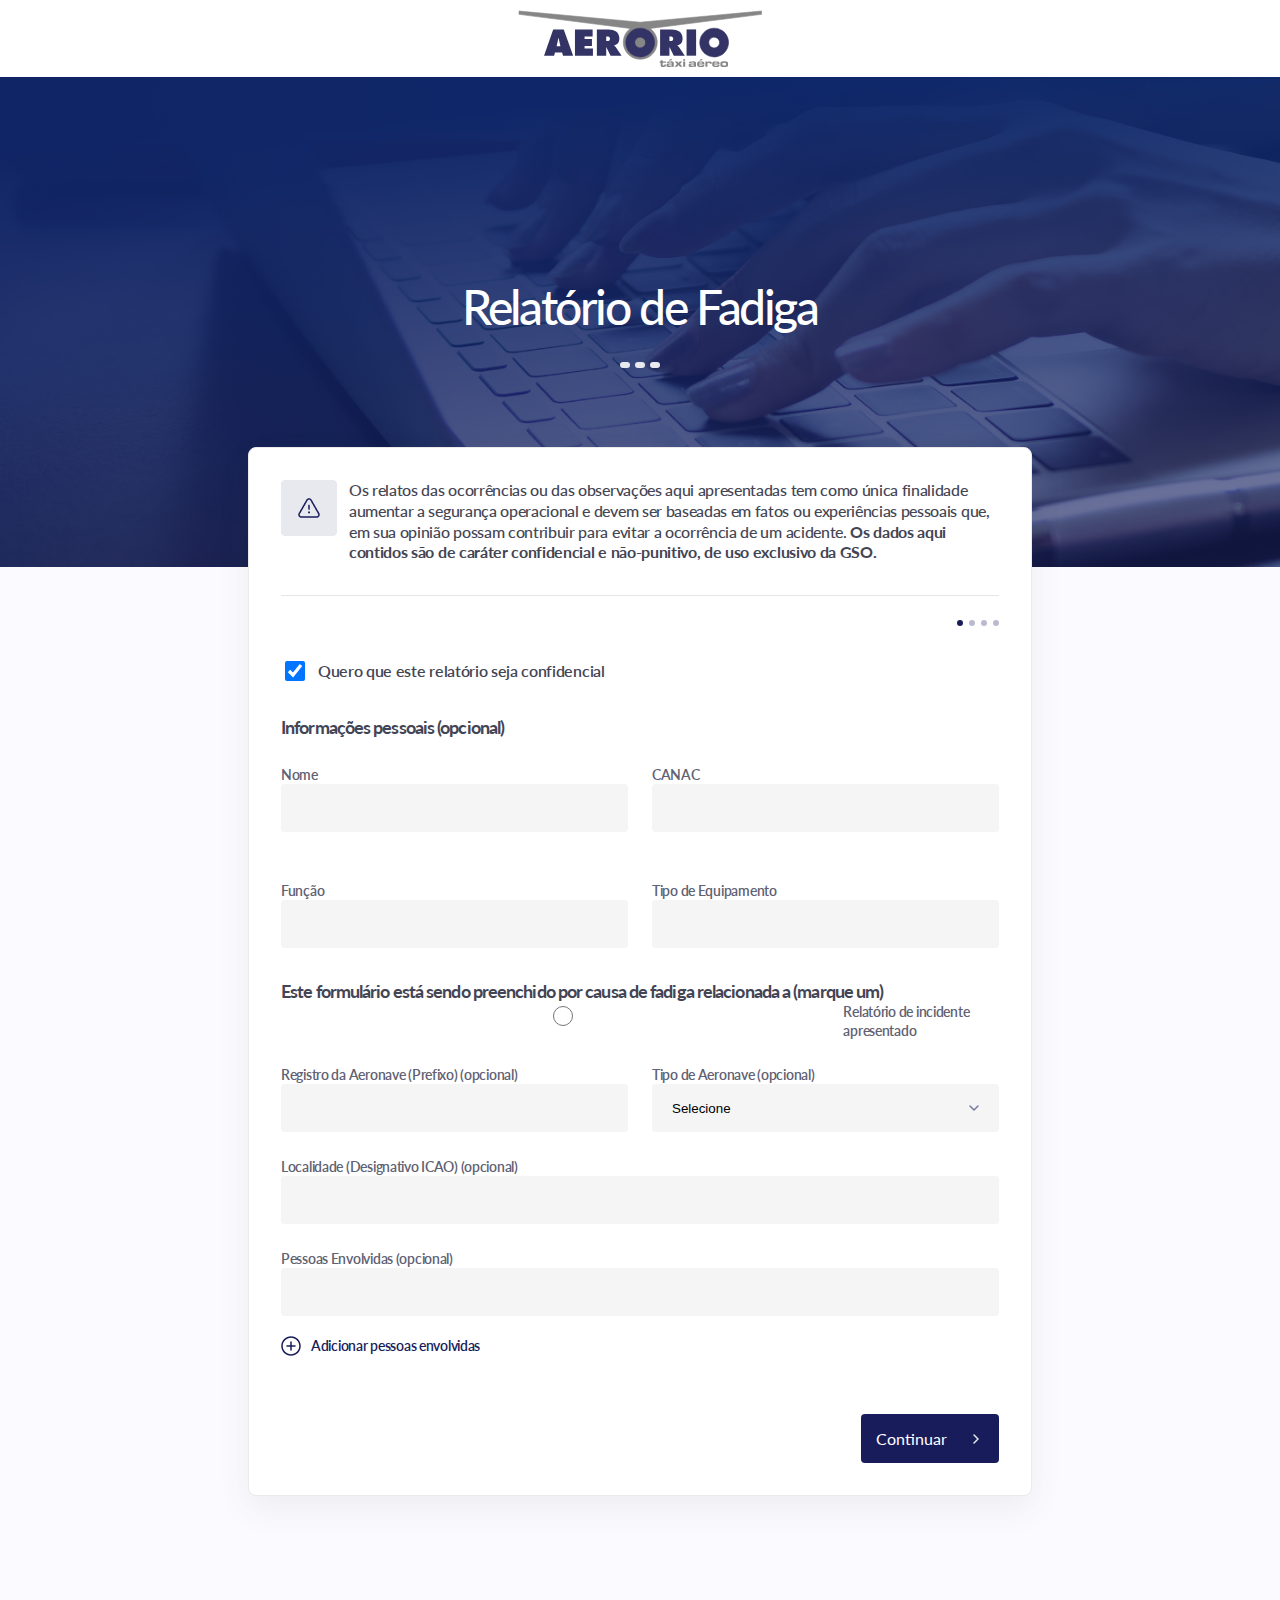
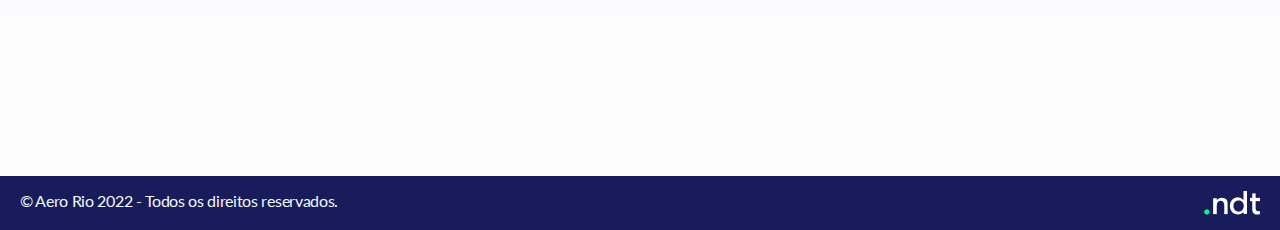
==== fadiga01.html @ 9946b9f5 "adicionando a primeira página de fadiga" ====
<!DOCTYPE html>
<html lang="pt-br">
<head>
    <meta charset="UTF-8">
    <meta http-equiv="X-UA-Compatible" content="IE=edge">
    <meta name="viewport" content="width=device-width, initial-scale=1.0">
    <link href="https://fonts.googleapis.com/css2?family=Lato:wght@400;700&display=swap" rel="stylesheet">
    <link rel="stylesheet" href="assets/css/style.compilado.css">


    <title>Aero Rio - Prevenção 1</title>
</head>
<body>
    <main id="page__fadiga01">

        <!--MENU HEADER-->
        <nav id="header" class="intro-bg ">
            <div class="header container">
                <a href="/index.html"><img src="/assets/img/img-principal/aerorio-logo.svg" alt="logo da aero rio"></a>
            </div>
        </nav>
        <section id="introducao" class="introducao-bg">
            <h1>Relatório de Fadiga</h1>
            <div class="swipper-introducao">
                <span></span>
                <span></span>
                <span></span>
            </div>
        </section>

        <section id="formulario-prevencao1" class="form-bg">
            <div class="formulario-prevencao1 container-formulario">
                <div class="informacao-formulario">
                    <div class="img-atencao">
                        <img src="/assets/img/img-principal/Warning.png" alt="">
                    </div>
                    <div class="informacoes">
                        <p>
                            Os relatos das ocorrências ou das observações aqui apresentadas tem como única 
                            finalidade aumentar a segurança operacional e devem ser baseadas em fatos ou experiências 
                            pessoais que, em sua opinião possam contribuir para evitar a ocorrência de um acidente. 
                           <span>Os dados aqui contidos são de caráter confidencial e não-punitivo, de uso exclusivo da GSO.</span> 
                        </p>
                    </div>
                </div>

                <div class="formulario">
                    <div class="detalhe-form">
                        <span id="ativo"></span>
                        <span></span>
                        <span></span>
                        <span></span>
                    </div>
    
                    <form action="#">
                        <div class="checkbox">
                            <input type="checkbox" id="checkbox" name="checkbox" checked>
                            <label for="checkbox">Quero que este relatório seja confidencial</label>
                        </div>

                        <h2>Informações pessoais (opcional)</h2>

                        <div class="grid-2">
                            <div class="form-padrao">
                                <label for="">Nome</label>
                                <input type="text" name="" id="">
                            </div>
                            <div class="form-padrao">
                                <label for="">CANAC</label>
                                <input type="text" name="" id="">
                            </div>
    
                            <div class="form-padrao">
                                <label for="">Função</label>
                                <input type="text" name="" id="">
                            </div>
                            <div class="form-padrao">
                                <label for="">Tipo de Equipamento</label>
                                <input type="text" name="" id="">
                            </div>
    
                            
                        </div>
                        

                        <h2>Este formulário está sendo preenchido por causa de fadiga relacionada a (marque um)</h2>

                        <div class="">
                            <div class="form-padrao-radio">
                                <input type="radio" name="incidente" id="incidente">
                                <label for="incidente">Relatório de incidente apresentado</label>
                            </div>
    
                            <!-- <div class="form-padrao-radio">
                                <input type="radio" name="evento" id="evento">
                                <label for="evento">Um evento de segurança não reportado</label>
                            </div> -->
                        </div>

                        <div class=" grid-2">
                            <div class="form-padrao">
                                <label for="">Registro da Aeronave (Prefixo) (opcional) </label>
                                <input type="text" name="" id="">
                            </div>
    
                            <div class="form-padrao">
                                <label for="">Tipo de Aeronave (opcional) </label>
                                <select name="select">
                                    <option value="valor1" selected>Selecione</option>
                                    <option value="valor2">Valor 1</option>
                                    <option value="valor3">Valor 2</option>
                                  </select>
                            </div>
                        </div>

                        <div class="form-padrao">
                            <label for="">Localidade (Designativo ICAO) (opcional)</label>
                            <input type="text" name="" id="">
                        </div>

                        <div class="form-padrao">
                            <label for="">Pessoas Envolvidas (opcional)</label>
                            <input type="text" name="" id="">
                        </div>

                        <div class="adicional">
                            <a href=""><img src="/assets/img/img-principal/simbolo-plus.svg" alt=""></a>
                            <a>Adicionar pessoas envolvidas</a>
                        </div>
                        
                        <div class="continuar">
                            <a href="">Continuar</a>
                        </div>
                       
                    </form>

                </div>
                
            </div>
        </section>

        <section id="footer" class="footer-bg">
            <div class="footer container">
                <p>&copy; Aero Rio 2022 - Todos os direitos reservados.</p>
                <div class="menus">
                    <a href=""><img src="/assets/img/img-principal/ndt-logo.png" alt=""></a>
                </div>
            </div>
        </section>
    </main>

    <script type="module" src="./assets/js/main.js"></script>

</body>
</html>
---- assets/css/style.compilado.css ----
body{--cor-branco: #ffffff;--cor-primary: #FF8D00;--cor-c1: #F8F9FA;--cor-c2: #F1F3F5;--cor-c3: #E9ECEF;--cor-c4: rgba(222, 226, 230, 1);--cor-c6: #ADB5BD;--cor-c7: #868E96;--cor-c8: #495057;--cor-c9: #343A40;--cor-c10: #212529;--cor-c11: #070C17}body,p,h1,h2,ul,li{margin:0px;padding:0px;font-family:"Lato",sans-serif}li{list-style:none}ol{padding:0}a{text-decoration:none}*::after,*::before{box-sizing:border-box}*{box-sizing:border-box;text-rendering:optimizelegibility;-webkit-font-smoothing:antialiased}button{background:initial;border:initial;-webkit-appearance:none;font-family:"Lato",sans-serif}button:active{border-style:initial}button:focus{outline:initial}button[type=button],button[type=submit],button[type=reset]{-webkit-appearance:none}button[type=submit]{-webkit-appearance:none;-moz-appearance:none;appearance:none}img{display:block;max-width:100%;-o-object-fit:contain;object-fit:contain}fieldset{-webkit-margin-start:0px;margin-inline-start:0px;-webkit-margin-end:0px;margin-inline-end:0px;min-inline-size:-webkit-min-content;min-inline-size:-moz-min-content;min-inline-size:min-content;border-width:2px;border-style:none;border-color:rgba(0,0,0,0);-o-border-image:initial;border-image:initial}figure{display:block;-webkit-margin-before:0;margin-block-start:0;-webkit-margin-after:0;margin-block-end:0;-webkit-margin-start:0;margin-inline-start:0;-webkit-margin-end:0;margin-inline-end:0}input[type=submit]{-webkit-appearance:none;-moz-appearance:none;appearance:none}[type=button]{-webkit-appearance:none}select{-webkit-appearance:none}body,html{scroll-behavior:smooth;overflow-x:hidden;background-color:#fcfcfc}.container-formulario{max-width:784px;margin-left:auto;margin-right:auto;box-sizing:border-box}.container{max-width:1600px;margin-left:auto;margin-right:auto;box-sizing:border-box;padding-left:20px;padding-right:20px}.body__prevencao1 .intro-bg{background-color:var(--cor-branco)}.body__prevencao1 .form-bg{background:#fbfbff}.body__prevencao1 .footer-bg{background:#191c5a}.body__prevencao1 #header .header{display:flex;align-items:center;gap:240px;position:relative;justify-content:center;padding:10px}.body__prevencao1 #introducao{background:url(/assets/img/img-principal/aero-bg.png) no-repeat;background-size:cover;height:490px;display:flex;justify-content:center;align-items:center;flex-direction:column}.body__prevencao1 #introducao h1{font-weight:500;font-size:48px;line-height:130%;color:var(--cor-branco);text-align:center;letter-spacing:-0.05em}.body__prevencao1 #introducao .swipper-introducao{display:flex;margin-top:24px;gap:5px}.body__prevencao1 #introducao .swipper-introducao span{display:block;width:10px;height:6px;background:#e8e8ef;border-radius:4px}.body__prevencao1 #formulario-prevencao1 .formulario-prevencao1{background:#fff;border:1px solid #eaeaea;box-shadow:0px 12px 32px rgba(77,78,81,.08);border-radius:8px;margin-bottom:160px;position:relative;top:-120px}@media screen and (max-width: 768px){.body__prevencao1 #formulario-prevencao1 .formulario-prevencao1{margin-bottom:0px;top:0}}.body__prevencao1 #formulario-prevencao1 .formulario-prevencao1 .informacao-formulario{display:flex;gap:12px;margin-top:32px;margin-left:32px;margin-right:32px;margin-bottom:24px;border-bottom:1px solid #e6e6e7}.body__prevencao1 #formulario-prevencao1 .formulario-prevencao1 .informacao-formulario .img-atencao img{min-width:56px}@media screen and (max-width: 768px){.body__prevencao1 #formulario-prevencao1 .formulario-prevencao1 .informacao-formulario{display:block;margin-left:0px;margin-right:0px}}.body__prevencao1 #formulario-prevencao1 .formulario-prevencao1 .informacao-formulario .informacoes{margin-bottom:32px}.body__prevencao1 #formulario-prevencao1 .formulario-prevencao1 .informacao-formulario .informacoes p{font-weight:500;font-size:16px;line-height:130%;letter-spacing:-0.02em;color:#444554}.body__prevencao1 #formulario-prevencao1 .formulario-prevencao1 .informacao-formulario .informacoes p span{font-weight:bold}.body__prevencao1 #formulario-prevencao1 .formulario-prevencao1 .formulario{margin-left:32px;margin-right:32px}@media screen and (max-width: 768px){.body__prevencao1 #formulario-prevencao1 .formulario-prevencao1 .formulario{margin-left:0px;margin-right:0px}}.body__prevencao1 #formulario-prevencao1 .formulario-prevencao1 .formulario .detalhe-form{display:flex;gap:6px;justify-content:flex-end;margin-bottom:32px}.body__prevencao1 #formulario-prevencao1 .formulario-prevencao1 .formulario .detalhe-form span{display:block;width:6px;height:6px;border-radius:50%;background:#babbce}.body__prevencao1 #formulario-prevencao1 .formulario-prevencao1 .formulario .detalhe-form #ativo{background:#191c5a}.body__prevencao1 #formulario-prevencao1 .formulario-prevencao1 .formulario form h2{margin-top:32px;font-weight:700;font-size:18px;line-height:130%;letter-spacing:-0.05em;color:#444554}.body__prevencao1 #formulario-prevencao1 .formulario-prevencao1 .formulario form .form-padrao{margin-top:24px}.body__prevencao1 #formulario-prevencao1 .formulario-prevencao1 .formulario form .checkbox{display:flex;align-items:center;gap:10px}.body__prevencao1 #formulario-prevencao1 .formulario-prevencao1 .formulario form .checkbox input[type=checkbox]{border:1px solid rgba(25,28,90,.4);border-radius:4px;width:20px;height:20px;cursor:pointer}.body__prevencao1 #formulario-prevencao1 .formulario-prevencao1 .formulario form .checkbox label{font-weight:600;font-size:16px;line-height:130%;letter-spacing:-0.02em;color:#444554}.body__prevencao1 #formulario-prevencao1 .formulario-prevencao1 .formulario form input{background:#f5f5f6;border-radius:4px;border:none;width:100%;display:block;height:48px}.body__prevencao1 #formulario-prevencao1 .formulario-prevencao1 .formulario form select{background:#f5f5f6;border-radius:4px;border:none;width:100%;display:block;height:48px;padding-left:20px;background-image:url("/assets/img/img-principal/arrow-select.svg");background-repeat:no-repeat;background-position:right 20px center}.body__prevencao1 #formulario-prevencao1 .formulario-prevencao1 .formulario form label{font-weight:600;font-size:14px;line-height:130%;letter-spacing:-0.02em;color:#606172}.body__prevencao1 #formulario-prevencao1 .formulario-prevencao1 .formulario form .grid-2{display:grid;grid-template-columns:1fr 1fr;gap:24px}@media screen and (max-width: 768px){.body__prevencao1 #formulario-prevencao1 .formulario-prevencao1 .formulario form .grid-2{grid-template-columns:1fr}}.body__prevencao1 #formulario-prevencao1 .formulario-prevencao1 .formulario form .adicional{display:flex;align-items:center;gap:10px;margin-top:20px;margin-bottom:58px}.body__prevencao1 #formulario-prevencao1 .formulario-prevencao1 .formulario form .adicional a{font-weight:600;font-size:14px;line-height:130%;letter-spacing:-0.02em;color:#191c5a;cursor:pointer}.body__prevencao1 #formulario-prevencao1 .formulario-prevencao1 .formulario form .continuar{display:flex;justify-content:flex-end;margin-bottom:32px}.body__prevencao1 #formulario-prevencao1 .formulario-prevencao1 .formulario form .continuar a{background:#191c5a;border-radius:4px;color:#fff;text-decoration:none;padding:15px 52px 15px 15px;background-image:url("/assets/img/img-principal/arrow-button.svg");background-repeat:no-repeat;background-position:right 20px center}@media screen and (max-width: 768px){.body__prevencao1 #formulario-prevencao1 .formulario-prevencao1 .formulario form .continuar a{display:none}}.body__prevencao1 #footer .footer{display:flex;color:var(--cor-branco);justify-content:space-between;padding-top:15px;padding-bottom:15px}.body__prevencao1 #footer .footer p{font-size:16px;line-height:120%;letter-spacing:-0.02em;color:#f2f8fa}.body__prevencao0 .intro-bg{background-color:var(--cor-branco)}.body__prevencao0 .form-bg{background:#fbfbff}.body__prevencao0 .footer-bg{background:#191c5a}.body__prevencao0 #header .header{display:flex;align-items:center;gap:240px;position:relative;justify-content:center;padding:10px}.body__prevencao0 #introducao{background:url(/assets/img/img-principal/aero-bg.png) no-repeat;background-size:cover;height:490px;display:flex;justify-content:center;align-items:center;flex-direction:column}.body__prevencao0 #introducao h1{font-weight:500;font-size:48px;line-height:130%;color:var(--cor-branco);text-align:center;letter-spacing:-0.05em}.body__prevencao0 #introducao .swipper-introducao{display:flex;margin-top:24px;gap:5px}.body__prevencao0 #introducao .swipper-introducao span{display:block;width:10px;height:6px;background:#e8e8ef;border-radius:4px}.body__prevencao0 #formulario-prevencao0 .formulario-prevencao0{background:#fff;border:1px solid #eaeaea;box-shadow:0px 12px 32px rgba(77,78,81,.08);border-radius:8px;margin-bottom:160px;position:relative;top:-120px}@media screen and (max-width: 768px){.body__prevencao0 #formulario-prevencao0 .formulario-prevencao0{margin-top:10px;margin-bottom:10px;top:0;max-width:340px}}.body__prevencao0 #formulario-prevencao0 .formulario-prevencao0 .informacao-formulario{display:flex;gap:12px;margin-top:32px;margin-left:32px;margin-right:32px;margin-bottom:24px;border-bottom:1px solid #e6e6e7}@media screen and (max-width: 768px){.body__prevencao0 #formulario-prevencao0 .formulario-prevencao0 .informacao-formulario{display:block;margin-left:0px;margin-right:0px}}.body__prevencao0 #formulario-prevencao0 .formulario-prevencao0 .informacao-formulario .informacoes{margin-bottom:32px}.body__prevencao0 #formulario-prevencao0 .formulario-prevencao0 .informacao-formulario .informacoes p{font-weight:500;font-size:16px;line-height:130%;letter-spacing:-0.02em;color:#444554}.body__prevencao0 #formulario-prevencao0 .formulario-prevencao0 .informacao-formulario .informacoes p span{font-weight:bold}.body__prevencao0 #formulario-prevencao0 .formulario-prevencao0 .formulario{margin-left:32px;margin-right:32px}@media screen and (max-width: 768px){.body__prevencao0 #formulario-prevencao0 .formulario-prevencao0 .formulario{margin-left:10px;margin-right:10px}}.body__prevencao0 #formulario-prevencao0 .formulario-prevencao0 .formulario .detalhe-form{display:flex;justify-content:flex-end;margin-bottom:32px;justify-content:space-between;margin-top:32px}.body__prevencao0 #formulario-prevencao0 .formulario-prevencao0 .formulario .detalhe-form .back{display:flex;gap:10px;align-items:center}.body__prevencao0 #formulario-prevencao0 .formulario-prevencao0 .formulario .detalhe-form .back a{font-weight:600;font-size:14px;line-height:130%;letter-spacing:-0.02em;color:#191c5a}.body__prevencao0 #formulario-prevencao0 .formulario-prevencao0 .formulario .detalhe-form .detalhe-inicio-form{display:flex;gap:6px}.body__prevencao0 #formulario-prevencao0 .formulario-prevencao0 .formulario .detalhe-form .detalhe-inicio-form span{display:block;width:6px;height:6px;border-radius:50%;background:#babbce}.body__prevencao0 #formulario-prevencao0 .formulario-prevencao0 .formulario .detalhe-form .detalhe-inicio-form #ativo{background:#191c5a}.body__prevencao0 #formulario-prevencao0 .formulario-prevencao0 .formulario h2{font-weight:700;font-size:18px;line-height:130%;letter-spacing:-0.05em;color:#444554}.body__prevencao0 #formulario-prevencao0 .formulario-prevencao0 .formulario form .form-descricao{padding-bottom:32px;border-bottom:1px solid #e6e6e7;margin-top:24px}.body__prevencao0 #formulario-prevencao0 .formulario-prevencao0 .formulario form .form-descricao textarea{max-width:100%;min-width:100%;max-height:120px;background:#f5f5f6;border-radius:4px;border:none}.body__prevencao0 #formulario-prevencao0 .formulario-prevencao0 .formulario form .form-descricao.desc{border-bottom:none}.body__prevencao0 #formulario-prevencao0 .formulario-prevencao0 .formulario form .captcha .num-captcha{display:flex;text-align:center;align-items:center;justify-content:center;max-width:720px;height:79px;background:rgba(25,28,90,.05);position:relative}.body__prevencao0 #formulario-prevencao0 .formulario-prevencao0 .formulario form .captcha .num-captcha p{font-weight:700;font-size:24px;line-height:130%;letter-spacing:-0.02em;color:#191c5a;text-align:center}.body__prevencao0 #formulario-prevencao0 .formulario-prevencao0 .formulario form .captcha .num-captcha a{position:absolute;right:20px}.body__prevencao0 #formulario-prevencao0 .formulario-prevencao0 .formulario form .captcha .captacao{margin-top:16px;margin-bottom:50px}.body__prevencao0 #formulario-prevencao0 .formulario-prevencao0 .formulario form .captcha .captacao label{font-weight:600;font-size:14px;line-height:130%;letter-spacing:-0.02em;color:#606172}.body__prevencao0 #formulario-prevencao0 .formulario-prevencao0 .formulario form input{background:#f5f5f6;border-radius:4px;border:none;width:100%;display:block;height:48px}.body__prevencao0 #formulario-prevencao0 .formulario-prevencao0 .formulario form label{font-weight:600;font-size:14px;line-height:130%;letter-spacing:-0.02em;color:#606172}.body__prevencao0 #formulario-prevencao0 .formulario-prevencao0 .formulario form .grid-2{display:grid;grid-template-columns:1fr 1fr;gap:24px}@media screen and (max-width: 768px){.body__prevencao0 #formulario-prevencao0 .formulario-prevencao0 .formulario form .grid-2{grid-template-columns:1fr}}.body__prevencao0 #formulario-prevencao0 .formulario-prevencao0 .formulario form .continuar{display:flex;justify-content:flex-end;margin-bottom:32px}.body__prevencao0 #formulario-prevencao0 .formulario-prevencao0 .formulario form .continuar a{background:#191c5a;border-radius:4px;color:#fff;text-decoration:none;padding:15px 52px 15px 15px;background-image:url("/assets/img/img-principal/arrow-button.svg");background-repeat:no-repeat;background-position:right 20px center}@media screen and (max-width: 768px){.body__prevencao0 #formulario-prevencao0 .formulario-prevencao0 .formulario form .continuar{display:grid;justify-content:inherit}}.body__prevencao0 #footer .footer{display:flex;color:var(--cor-branco);justify-content:space-between;padding-top:15px;padding-bottom:15px}@media screen and (max-width: 768px){.body__prevencao0 #footer .footer{display:none}}.body__prevencao0 #footer .footer p{font-size:16px;line-height:120%;letter-spacing:-0.02em;color:#f2f8fa}.body__fadiga01 .intro-bg{background-color:var(--cor-branco)}.body__fadiga01 .form-bg{background:#fbfbff}.body__fadiga01 .footer-bg{background:#191c5a}.body__fadiga01 #header .header{display:flex;align-items:center;gap:240px;position:relative;justify-content:center;padding:10px}.body__fadiga01 #introducao{background:url(/assets/img/img-principal/aero-bg.png) no-repeat;background-size:cover;height:490px;display:flex;justify-content:center;align-items:center;flex-direction:column}.body__fadiga01 #introducao h1{font-weight:500;font-size:48px;line-height:130%;color:var(--cor-branco);text-align:center;letter-spacing:-0.05em}.body__fadiga01 #introducao .swipper-introducao{display:flex;margin-top:24px;gap:5px}.body__fadiga01 #introducao .swipper-introducao span{display:block;width:10px;height:6px;background:#e8e8ef;border-radius:4px}.body__fadiga01 #formulario-prevencao1 .formulario-prevencao1{background:#fff;border:1px solid #eaeaea;box-shadow:0px 12px 32px rgba(77,78,81,.08);border-radius:8px;margin-bottom:160px;position:relative;top:-120px}@media screen and (max-width: 768px){.body__fadiga01 #formulario-prevencao1 .formulario-prevencao1{margin-bottom:0px;top:0}}.body__fadiga01 #formulario-prevencao1 .formulario-prevencao1 .informacao-formulario{display:flex;gap:12px;margin-top:32px;margin-left:32px;margin-right:32px;margin-bottom:24px;border-bottom:1px solid #e6e6e7}.body__fadiga01 #formulario-prevencao1 .formulario-prevencao1 .informacao-formulario .img-atencao img{min-width:56px}@media screen and (max-width: 768px){.body__fadiga01 #formulario-prevencao1 .formulario-prevencao1 .informacao-formulario{display:block;margin-left:0px;margin-right:0px}}.body__fadiga01 #formulario-prevencao1 .formulario-prevencao1 .informacao-formulario .informacoes{margin-bottom:32px}.body__fadiga01 #formulario-prevencao1 .formulario-prevencao1 .informacao-formulario .informacoes p{font-weight:500;font-size:16px;line-height:130%;letter-spacing:-0.02em;color:#444554}.body__fadiga01 #formulario-prevencao1 .formulario-prevencao1 .informacao-formulario .informacoes p span{font-weight:bold}.body__fadiga01 #formulario-prevencao1 .formulario-prevencao1 .formulario{margin-left:32px;margin-right:32px}@media screen and (max-width: 768px){.body__fadiga01 #formulario-prevencao1 .formulario-prevencao1 .formulario{margin-left:0px;margin-right:0px}}.body__fadiga01 #formulario-prevencao1 .formulario-prevencao1 .formulario .detalhe-form{display:flex;gap:6px;justify-content:flex-end;margin-bottom:32px}.body__fadiga01 #formulario-prevencao1 .formulario-prevencao1 .formulario .detalhe-form span{display:block;width:6px;height:6px;border-radius:50%;background:#babbce}.body__fadiga01 #formulario-prevencao1 .formulario-prevencao1 .formulario .detalhe-form #ativo{background:#191c5a}.body__fadiga01 #formulario-prevencao1 .formulario-prevencao1 .formulario form h2{margin-top:32px;font-weight:700;font-size:18px;line-height:130%;letter-spacing:-0.05em;color:#444554}.body__fadiga01 #formulario-prevencao1 .formulario-prevencao1 .formulario form .form-padrao{margin-top:24px}.body__fadiga01 #formulario-prevencao1 .formulario-prevencao1 .formulario form .form-padrao-radio{display:flex}.body__fadiga01 #formulario-prevencao1 .formulario-prevencao1 .formulario form .checkbox{display:flex;align-items:center;gap:10px}.body__fadiga01 #formulario-prevencao1 .formulario-prevencao1 .formulario form .checkbox input[type=checkbox]{border:1px solid rgba(25,28,90,.4);border-radius:4px;width:20px;height:20px;cursor:pointer}.body__fadiga01 #formulario-prevencao1 .formulario-prevencao1 .formulario form .checkbox label{font-weight:600;font-size:16px;line-height:130%;letter-spacing:-0.02em;color:#444554}.body__fadiga01 #formulario-prevencao1 .formulario-prevencao1 .formulario form input{background:#f5f5f6;border-radius:4px;border:none;width:100%;display:block;height:48px}.body__fadiga01 #formulario-prevencao1 .formulario-prevencao1 .formulario form input[type=radio]{background:#f5f5f6;border-radius:4px;border:none;width:100%;height:20px}.body__fadiga01 #formulario-prevencao1 .formulario-prevencao1 .formulario form select{background:#f5f5f6;border-radius:4px;border:none;width:100%;display:block;height:48px;padding-left:20px;background-image:url("/assets/img/img-principal/arrow-select.svg");background-repeat:no-repeat;background-position:right 20px center}.body__fadiga01 #formulario-prevencao1 .formulario-prevencao1 .formulario form label{font-weight:600;font-size:14px;line-height:130%;letter-spacing:-0.02em;color:#606172}.body__fadiga01 #formulario-prevencao1 .formulario-prevencao1 .formulario form .grid-2{display:grid;grid-template-columns:1fr 1fr;gap:24px}@media screen and (max-width: 768px){.body__fadiga01 #formulario-prevencao1 .formulario-prevencao1 .formulario form .grid-2{grid-template-columns:1fr}}.body__fadiga01 #formulario-prevencao1 .formulario-prevencao1 .formulario form .adicional{display:flex;align-items:center;gap:10px;margin-top:20px;margin-bottom:58px}.body__fadiga01 #formulario-prevencao1 .formulario-prevencao1 .formulario form .adicional a{font-weight:600;font-size:14px;line-height:130%;letter-spacing:-0.02em;color:#191c5a;cursor:pointer}.body__fadiga01 #formulario-prevencao1 .formulario-prevencao1 .formulario form .continuar{display:flex;justify-content:flex-end;margin-bottom:32px}.body__fadiga01 #formulario-prevencao1 .formulario-prevencao1 .formulario form .continuar a{background:#191c5a;border-radius:4px;color:#fff;text-decoration:none;padding:15px 52px 15px 15px;background-image:url("/assets/img/img-principal/arrow-button.svg");background-repeat:no-repeat;background-position:right 20px center}@media screen and (max-width: 768px){.body__fadiga01 #formulario-prevencao1 .formulario-prevencao1 .formulario form .continuar a{display:none}}.body__fadiga01 #footer .footer{display:flex;color:var(--cor-branco);justify-content:space-between;padding-top:15px;padding-bottom:15px}.body__fadiga01 #footer .footer p{font-size:16px;line-height:120%;letter-spacing:-0.02em;color:#f2f8fa}/*# sourceMappingURL=style.compilado.css.map */
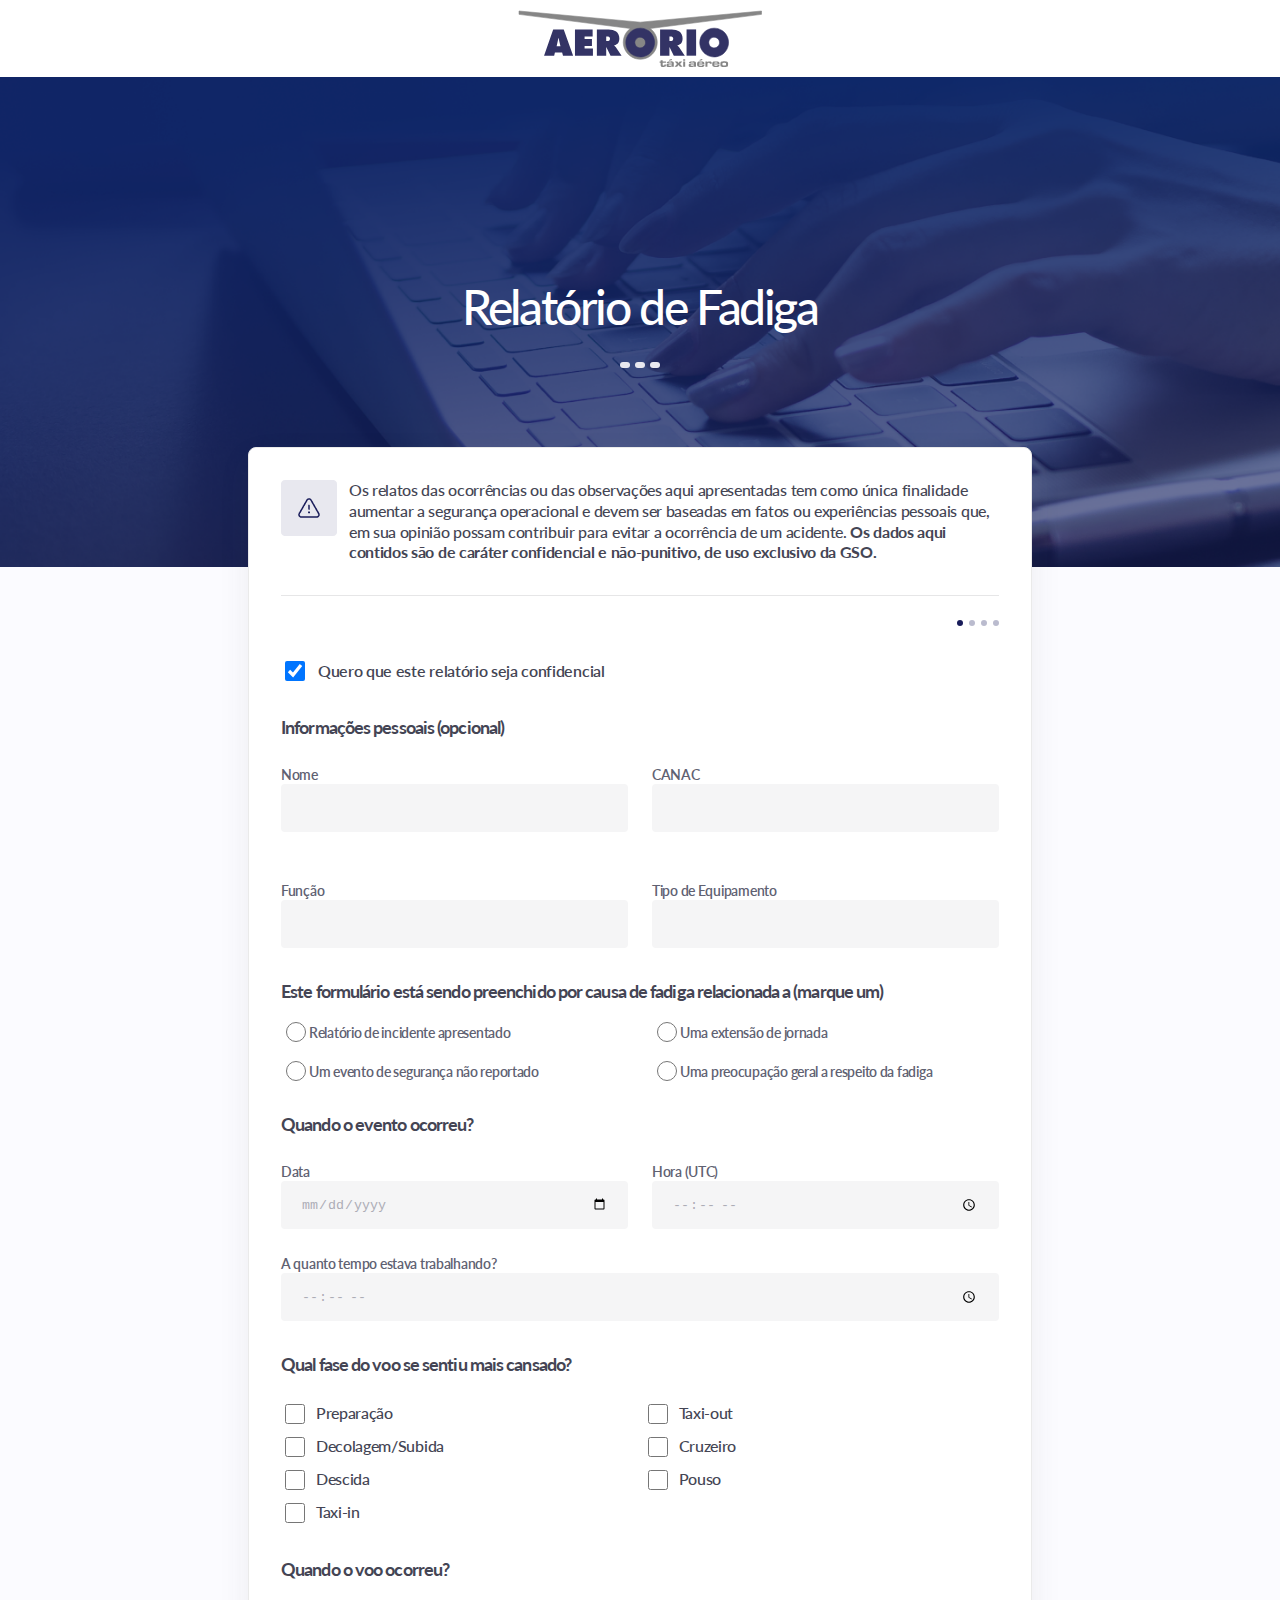
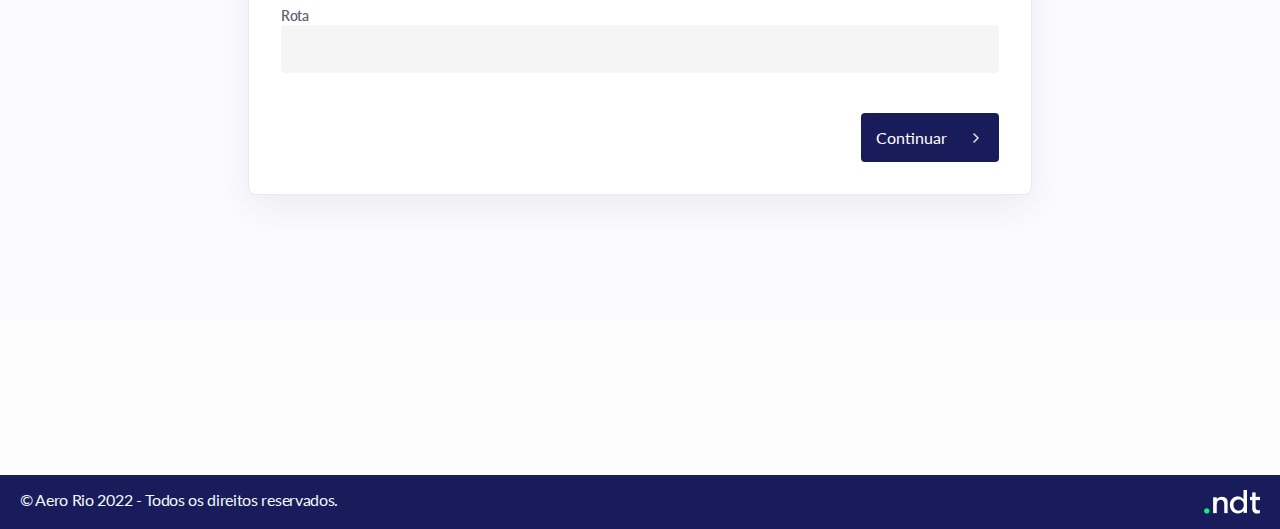
==== commit 8708f261: "adicionando a página de fadiga01" ====
--- a/fadiga01.html
+++ b/fadiga01.html
@@ -85,47 +85,91 @@
 
                         <h2>Este formulário está sendo preenchido por causa de fadiga relacionada a (marque um)</h2>
 
-                        <div class="">
-                            <div class="form-padrao-radio">
-                                <input type="radio" name="incidente" id="incidente">
-                                <label for="incidente">Relatório de incidente apresentado</label>
+                        <div class="grid-2">
+                            <div>
+                                <div class="form-padrao-radio">
+                                    <input type="radio" name="incidente" id="incidente">
+                                    <label for="incidente">Relatório de incidente apresentado</label>
+                                </div>
+        
+                                <div class="form-padrao-radio">
+                                    <input type="radio" name="evento" id="evento">
+                                    <label for="evento">Um evento de segurança não reportado</label>
+                                </div>
                             </div>
+                            
+                            <div>
+                                <div class="form-padrao-radio">
+                                    <input type="radio" name="evento" id="evento">
+                                    <label for="evento">Uma extensão de jornada</label>
+                                </div>
     
-                            <!-- <div class="form-padrao-radio">
-                                <input type="radio" name="evento" id="evento">
-                                <label for="evento">Um evento de segurança não reportado</label>
-                            </div> -->
+                                <div class="form-padrao-radio">
+                                    <input type="radio" name="evento" id="evento">
+                                    <label for="evento">Uma preocupação geral a respeito da fadiga</label>
+                                </div>
+                            </div>
+                     
                         </div>
+
+                        <h2>Quando o evento ocorreu?</h2>
+
 
                         <div class=" grid-2">
                             <div class="form-padrao">
-                                <label for="">Registro da Aeronave (Prefixo) (opcional) </label>
-                                <input type="text" name="" id="">
+                                <label for="">Data</label>
+                                <input type="date" name="" id="">
                             </div>
     
                             <div class="form-padrao">
-                                <label for="">Tipo de Aeronave (opcional) </label>
-                                <select name="select">
-                                    <option value="valor1" selected>Selecione</option>
-                                    <option value="valor2">Valor 1</option>
-                                    <option value="valor3">Valor 2</option>
-                                  </select>
+                                <label for="">Hora (UTC) </label>
+                                <input type="time">
                             </div>
                         </div>
 
                         <div class="form-padrao">
-                            <label for="">Localidade (Designativo ICAO) (opcional)</label>
-                            <input type="text" name="" id="">
+                            <label for="">A quanto tempo estava trabalhando?</label>
+                            <input type="time" name="" id="">
                         </div>
 
-                        <div class="form-padrao">
-                            <label for="">Pessoas Envolvidas (opcional)</label>
-                            <input type="text" name="" id="">
+                        <h2>Qual fase do voo se sentiu mais cansado?</h2>
+
+                        <div class="checkbox grid-2">
+                            <div class="fase-checkbox">
+                                <input type="checkbox" name="" id="">
+                                <label for="">Preparação</label>
+                            </div>
+                            <div class="fase-checkbox">
+                                <input type="checkbox" name="" id="">
+                                <label for="">Taxi-out</label>
+                            </div>
+                            <div class="fase-checkbox">
+                                <input type="checkbox" name="" id="">
+                                <label for="">Decolagem/Subida</label>
+                            </div>
+                            <div class="fase-checkbox">
+                                <input type="checkbox" name="" id="">
+                                <label for="">Cruzeiro</label>
+                            </div>
+                            <div class="fase-checkbox">
+                                <input type="checkbox" name="" id="">
+                                <label for="">Descida</label>
+                            </div>
+                            <div class="fase-checkbox">
+                                <input type="checkbox" name="" id="">
+                                <label for="">Pouso</label>
+                            </div>
+                            <div class="fase-checkbox">
+                                <input type="checkbox" name="" id="">
+                                <label for="">Taxi-in</label>
+                            </div>
+                            
                         </div>
 
-                        <div class="adicional">
-                            <a href=""><img src="/assets/img/img-principal/simbolo-plus.svg" alt=""></a>
-                            <a>Adicionar pessoas envolvidas</a>
+                        <h2>Quando o voo ocorreu?</h2>
+                        <div class="form-padrao">
+                            <label for="">Rota</label>
+                            <input type="text" name="" id="">
                         </div>
                         
                         <div class="continuar">
--- a/assets/css/style.compilado.css
+++ b/assets/css/style.compilado.css
@@ -1 +1 @@
-body{--cor-branco: #ffffff;--cor-primary: #FF8D00;--cor-c1: #F8F9FA;--cor-c2: #F1F3F5;--cor-c3: #E9ECEF;--cor-c4: rgba(222, 226, 230, 1);--cor-c6: #ADB5BD;--cor-c7: #868E96;--cor-c8: #495057;--cor-c9: #343A40;--cor-c10: #212529;--cor-c11: #070C17}body,p,h1,h2,ul,li{margin:0px;padding:0px;font-family:"Lato",sans-serif}li{list-style:none}ol{padding:0}a{text-decoration:none}*::after,*::before{box-sizing:border-box}*{box-sizing:border-box;text-rendering:optimizelegibility;-webkit-font-smoothing:antialiased}button{background:initial;border:initial;-webkit-appearance:none;font-family:"Lato",sans-serif}button:active{border-style:initial}button:focus{outline:initial}button[type=button],button[type=submit],button[type=reset]{-webkit-appearance:none}button[type=submit]{-webkit-appearance:none;-moz-appearance:none;appearance:none}img{display:block;max-width:100%;-o-object-fit:contain;object-fit:contain}fieldset{-webkit-margin-start:0px;margin-inline-start:0px;-webkit-margin-end:0px;margin-inline-end:0px;min-inline-size:-webkit-min-content;min-inline-size:-moz-min-content;min-inline-size:min-content;border-width:2px;border-style:none;border-color:rgba(0,0,0,0);-o-border-image:initial;border-image:initial}figure{display:block;-webkit-margin-before:0;margin-block-start:0;-webkit-margin-after:0;margin-block-end:0;-webkit-margin-start:0;margin-inline-start:0;-webkit-margin-end:0;margin-inline-end:0}input[type=submit]{-webkit-appearance:none;-moz-appearance:none;appearance:none}[type=button]{-webkit-appearance:none}select{-webkit-appearance:none}body,html{scroll-behavior:smooth;overflow-x:hidden;background-color:#fcfcfc}.container-formulario{max-width:784px;margin-left:auto;margin-right:auto;box-sizing:border-box}.container{max-width:1600px;margin-left:auto;margin-right:auto;box-sizing:border-box;padding-left:20px;padding-right:20px}.body__prevencao1 .intro-bg{background-color:var(--cor-branco)}.body__prevencao1 .form-bg{background:#fbfbff}.body__prevencao1 .footer-bg{background:#191c5a}.body__prevencao1 #header .header{display:flex;align-items:center;gap:240px;position:relative;justify-content:center;padding:10px}.body__prevencao1 #introducao{background:url(/assets/img/img-principal/aero-bg.png) no-repeat;background-size:cover;height:490px;display:flex;justify-content:center;align-items:center;flex-direction:column}.body__prevencao1 #introducao h1{font-weight:500;font-size:48px;line-height:130%;color:var(--cor-branco);text-align:center;letter-spacing:-0.05em}.body__prevencao1 #introducao .swipper-introducao{display:flex;margin-top:24px;gap:5px}.body__prevencao1 #introducao .swipper-introducao span{display:block;width:10px;height:6px;background:#e8e8ef;border-radius:4px}.body__prevencao1 #formulario-prevencao1 .formulario-prevencao1{background:#fff;border:1px solid #eaeaea;box-shadow:0px 12px 32px rgba(77,78,81,.08);border-radius:8px;margin-bottom:160px;position:relative;top:-120px}@media screen and (max-width: 768px){.body__prevencao1 #formulario-prevencao1 .formulario-prevencao1{margin-bottom:0px;top:0}}.body__prevencao1 #formulario-prevencao1 .formulario-prevencao1 .informacao-formulario{display:flex;gap:12px;margin-top:32px;margin-left:32px;margin-right:32px;margin-bottom:24px;border-bottom:1px solid #e6e6e7}.body__prevencao1 #formulario-prevencao1 .formulario-prevencao1 .informacao-formulario .img-atencao img{min-width:56px}@media screen and (max-width: 768px){.body__prevencao1 #formulario-prevencao1 .formulario-prevencao1 .informacao-formulario{display:block;margin-left:0px;margin-right:0px}}.body__prevencao1 #formulario-prevencao1 .formulario-prevencao1 .informacao-formulario .informacoes{margin-bottom:32px}.body__prevencao1 #formulario-prevencao1 .formulario-prevencao1 .informacao-formulario .informacoes p{font-weight:500;font-size:16px;line-height:130%;letter-spacing:-0.02em;color:#444554}.body__prevencao1 #formulario-prevencao1 .formulario-prevencao1 .informacao-formulario .informacoes p span{font-weight:bold}.body__prevencao1 #formulario-prevencao1 .formulario-prevencao1 .formulario{margin-left:32px;margin-right:32px}@media screen and (max-width: 768px){.body__prevencao1 #formulario-prevencao1 .formulario-prevencao1 .formulario{margin-left:0px;margin-right:0px}}.body__prevencao1 #formulario-prevencao1 .formulario-prevencao1 .formulario .detalhe-form{display:flex;gap:6px;justify-content:flex-end;margin-bottom:32px}.body__prevencao1 #formulario-prevencao1 .formulario-prevencao1 .formulario .detalhe-form span{display:block;width:6px;height:6px;border-radius:50%;background:#babbce}.body__prevencao1 #formulario-prevencao1 .formulario-prevencao1 .formulario .detalhe-form #ativo{background:#191c5a}.body__prevencao1 #formulario-prevencao1 .formulario-prevencao1 .formulario form h2{margin-top:32px;font-weight:700;font-size:18px;line-height:130%;letter-spacing:-0.05em;color:#444554}.body__prevencao1 #formulario-prevencao1 .formulario-prevencao1 .formulario form .form-padrao{margin-top:24px}.body__prevencao1 #formulario-prevencao1 .formulario-prevencao1 .formulario form .checkbox{display:flex;align-items:center;gap:10px}.body__prevencao1 #formulario-prevencao1 .formulario-prevencao1 .formulario form .checkbox input[type=checkbox]{border:1px solid rgba(25,28,90,.4);border-radius:4px;width:20px;height:20px;cursor:pointer}.body__prevencao1 #formulario-prevencao1 .formulario-prevencao1 .formulario form .checkbox label{font-weight:600;font-size:16px;line-height:130%;letter-spacing:-0.02em;color:#444554}.body__prevencao1 #formulario-prevencao1 .formulario-prevencao1 .formulario form input{background:#f5f5f6;border-radius:4px;border:none;width:100%;display:block;height:48px}.body__prevencao1 #formulario-prevencao1 .formulario-prevencao1 .formulario form select{background:#f5f5f6;border-radius:4px;border:none;width:100%;display:block;height:48px;padding-left:20px;background-image:url("/assets/img/img-principal/arrow-select.svg");background-repeat:no-repeat;background-position:right 20px center}.body__prevencao1 #formulario-prevencao1 .formulario-prevencao1 .formulario form label{font-weight:600;font-size:14px;line-height:130%;letter-spacing:-0.02em;color:#606172}.body__prevencao1 #formulario-prevencao1 .formulario-prevencao1 .formulario form .grid-2{display:grid;grid-template-columns:1fr 1fr;gap:24px}@media screen and (max-width: 768px){.body__prevencao1 #formulario-prevencao1 .formulario-prevencao1 .formulario form .grid-2{grid-template-columns:1fr}}.body__prevencao1 #formulario-prevencao1 .formulario-prevencao1 .formulario form .adicional{display:flex;align-items:center;gap:10px;margin-top:20px;margin-bottom:58px}.body__prevencao1 #formulario-prevencao1 .formulario-prevencao1 .formulario form .adicional a{font-weight:600;font-size:14px;line-height:130%;letter-spacing:-0.02em;color:#191c5a;cursor:pointer}.body__prevencao1 #formulario-prevencao1 .formulario-prevencao1 .formulario form .continuar{display:flex;justify-content:flex-end;margin-bottom:32px}.body__prevencao1 #formulario-prevencao1 .formulario-prevencao1 .formulario form .continuar a{background:#191c5a;border-radius:4px;color:#fff;text-decoration:none;padding:15px 52px 15px 15px;background-image:url("/assets/img/img-principal/arrow-button.svg");background-repeat:no-repeat;background-position:right 20px center}@media screen and (max-width: 768px){.body__prevencao1 #formulario-prevencao1 .formulario-prevencao1 .formulario form .continuar a{display:none}}.body__prevencao1 #footer .footer{display:flex;color:var(--cor-branco);justify-content:space-between;padding-top:15px;padding-bottom:15px}.body__prevencao1 #footer .footer p{font-size:16px;line-height:120%;letter-spacing:-0.02em;color:#f2f8fa}.body__prevencao0 .intro-bg{background-color:var(--cor-branco)}.body__prevencao0 .form-bg{background:#fbfbff}.body__prevencao0 .footer-bg{background:#191c5a}.body__prevencao0 #header .header{display:flex;align-items:center;gap:240px;position:relative;justify-content:center;padding:10px}.body__prevencao0 #introducao{background:url(/assets/img/img-principal/aero-bg.png) no-repeat;background-size:cover;height:490px;display:flex;justify-content:center;align-items:center;flex-direction:column}.body__prevencao0 #introducao h1{font-weight:500;font-size:48px;line-height:130%;color:var(--cor-branco);text-align:center;letter-spacing:-0.05em}.body__prevencao0 #introducao .swipper-introducao{display:flex;margin-top:24px;gap:5px}.body__prevencao0 #introducao .swipper-introducao span{display:block;width:10px;height:6px;background:#e8e8ef;border-radius:4px}.body__prevencao0 #formulario-prevencao0 .formulario-prevencao0{background:#fff;border:1px solid #eaeaea;box-shadow:0px 12px 32px rgba(77,78,81,.08);border-radius:8px;margin-bottom:160px;position:relative;top:-120px}@media screen and (max-width: 768px){.body__prevencao0 #formulario-prevencao0 .formulario-prevencao0{margin-top:10px;margin-bottom:10px;top:0;max-width:340px}}.body__prevencao0 #formulario-prevencao0 .formulario-prevencao0 .informacao-formulario{display:flex;gap:12px;margin-top:32px;margin-left:32px;margin-right:32px;margin-bottom:24px;border-bottom:1px solid #e6e6e7}@media screen and (max-width: 768px){.body__prevencao0 #formulario-prevencao0 .formulario-prevencao0 .informacao-formulario{display:block;margin-left:0px;margin-right:0px}}.body__prevencao0 #formulario-prevencao0 .formulario-prevencao0 .informacao-formulario .informacoes{margin-bottom:32px}.body__prevencao0 #formulario-prevencao0 .formulario-prevencao0 .informacao-formulario .informacoes p{font-weight:500;font-size:16px;line-height:130%;letter-spacing:-0.02em;color:#444554}.body__prevencao0 #formulario-prevencao0 .formulario-prevencao0 .informacao-formulario .informacoes p span{font-weight:bold}.body__prevencao0 #formulario-prevencao0 .formulario-prevencao0 .formulario{margin-left:32px;margin-right:32px}@media screen and (max-width: 768px){.body__prevencao0 #formulario-prevencao0 .formulario-prevencao0 .formulario{margin-left:10px;margin-right:10px}}.body__prevencao0 #formulario-prevencao0 .formulario-prevencao0 .formulario .detalhe-form{display:flex;justify-content:flex-end;margin-bottom:32px;justify-content:space-between;margin-top:32px}.body__prevencao0 #formulario-prevencao0 .formulario-prevencao0 .formulario .detalhe-form .back{display:flex;gap:10px;align-items:center}.body__prevencao0 #formulario-prevencao0 .formulario-prevencao0 .formulario .detalhe-form .back a{font-weight:600;font-size:14px;line-height:130%;letter-spacing:-0.02em;color:#191c5a}.body__prevencao0 #formulario-prevencao0 .formulario-prevencao0 .formulario .detalhe-form .detalhe-inicio-form{display:flex;gap:6px}.body__prevencao0 #formulario-prevencao0 .formulario-prevencao0 .formulario .detalhe-form .detalhe-inicio-form span{display:block;width:6px;height:6px;border-radius:50%;background:#babbce}.body__prevencao0 #formulario-prevencao0 .formulario-prevencao0 .formulario .detalhe-form .detalhe-inicio-form #ativo{background:#191c5a}.body__prevencao0 #formulario-prevencao0 .formulario-prevencao0 .formulario h2{font-weight:700;font-size:18px;line-height:130%;letter-spacing:-0.05em;color:#444554}.body__prevencao0 #formulario-prevencao0 .formulario-prevencao0 .formulario form .form-descricao{padding-bottom:32px;border-bottom:1px solid #e6e6e7;margin-top:24px}.body__prevencao0 #formulario-prevencao0 .formulario-prevencao0 .formulario form .form-descricao textarea{max-width:100%;min-width:100%;max-height:120px;background:#f5f5f6;border-radius:4px;border:none}.body__prevencao0 #formulario-prevencao0 .formulario-prevencao0 .formulario form .form-descricao.desc{border-bottom:none}.body__prevencao0 #formulario-prevencao0 .formulario-prevencao0 .formulario form .captcha .num-captcha{display:flex;text-align:center;align-items:center;justify-content:center;max-width:720px;height:79px;background:rgba(25,28,90,.05);position:relative}.body__prevencao0 #formulario-prevencao0 .formulario-prevencao0 .formulario form .captcha .num-captcha p{font-weight:700;font-size:24px;line-height:130%;letter-spacing:-0.02em;color:#191c5a;text-align:center}.body__prevencao0 #formulario-prevencao0 .formulario-prevencao0 .formulario form .captcha .num-captcha a{position:absolute;right:20px}.body__prevencao0 #formulario-prevencao0 .formulario-prevencao0 .formulario form .captcha .captacao{margin-top:16px;margin-bottom:50px}.body__prevencao0 #formulario-prevencao0 .formulario-prevencao0 .formulario form .captcha .captacao label{font-weight:600;font-size:14px;line-height:130%;letter-spacing:-0.02em;color:#606172}.body__prevencao0 #formulario-prevencao0 .formulario-prevencao0 .formulario form input{background:#f5f5f6;border-radius:4px;border:none;width:100%;display:block;height:48px}.body__prevencao0 #formulario-prevencao0 .formulario-prevencao0 .formulario form label{font-weight:600;font-size:14px;line-height:130%;letter-spacing:-0.02em;color:#606172}.body__prevencao0 #formulario-prevencao0 .formulario-prevencao0 .formulario form .grid-2{display:grid;grid-template-columns:1fr 1fr;gap:24px}@media screen and (max-width: 768px){.body__prevencao0 #formulario-prevencao0 .formulario-prevencao0 .formulario form .grid-2{grid-template-columns:1fr}}.body__prevencao0 #formulario-prevencao0 .formulario-prevencao0 .formulario form .continuar{display:flex;justify-content:flex-end;margin-bottom:32px}.body__prevencao0 #formulario-prevencao0 .formulario-prevencao0 .formulario form .continuar a{background:#191c5a;border-radius:4px;color:#fff;text-decoration:none;padding:15px 52px 15px 15px;background-image:url("/assets/img/img-principal/arrow-button.svg");background-repeat:no-repeat;background-position:right 20px center}@media screen and (max-width: 768px){.body__prevencao0 #formulario-prevencao0 .formulario-prevencao0 .formulario form .continuar{display:grid;justify-content:inherit}}.body__prevencao0 #footer .footer{display:flex;color:var(--cor-branco);justify-content:space-between;padding-top:15px;padding-bottom:15px}@media screen and (max-width: 768px){.body__prevencao0 #footer .footer{display:none}}.body__prevencao0 #footer .footer p{font-size:16px;line-height:120%;letter-spacing:-0.02em;color:#f2f8fa}.body__fadiga01 .intro-bg{background-color:var(--cor-branco)}.body__fadiga01 .form-bg{background:#fbfbff}.body__fadiga01 .footer-bg{background:#191c5a}.body__fadiga01 #header .header{display:flex;align-items:center;gap:240px;position:relative;justify-content:center;padding:10px}.body__fadiga01 #introducao{background:url(/assets/img/img-principal/aero-bg.png) no-repeat;background-size:cover;height:490px;display:flex;justify-content:center;align-items:center;flex-direction:column}.body__fadiga01 #introducao h1{font-weight:500;font-size:48px;line-height:130%;color:var(--cor-branco);text-align:center;letter-spacing:-0.05em}.body__fadiga01 #introducao .swipper-introducao{display:flex;margin-top:24px;gap:5px}.body__fadiga01 #introducao .swipper-introducao span{display:block;width:10px;height:6px;background:#e8e8ef;border-radius:4px}.body__fadiga01 #formulario-prevencao1 .formulario-prevencao1{background:#fff;border:1px solid #eaeaea;box-shadow:0px 12px 32px rgba(77,78,81,.08);border-radius:8px;margin-bottom:160px;position:relative;top:-120px}@media screen and (max-width: 768px){.body__fadiga01 #formulario-prevencao1 .formulario-prevencao1{margin-bottom:0px;top:0}}.body__fadiga01 #formulario-prevencao1 .formulario-prevencao1 .informacao-formulario{display:flex;gap:12px;margin-top:32px;margin-left:32px;margin-right:32px;margin-bottom:24px;border-bottom:1px solid #e6e6e7}.body__fadiga01 #formulario-prevencao1 .formulario-prevencao1 .informacao-formulario .img-atencao img{min-width:56px}@media screen and (max-width: 768px){.body__fadiga01 #formulario-prevencao1 .formulario-prevencao1 .informacao-formulario{display:block;margin-left:0px;margin-right:0px}}.body__fadiga01 #formulario-prevencao1 .formulario-prevencao1 .informacao-formulario .informacoes{margin-bottom:32px}.body__fadiga01 #formulario-prevencao1 .formulario-prevencao1 .informacao-formulario .informacoes p{font-weight:500;font-size:16px;line-height:130%;letter-spacing:-0.02em;color:#444554}.body__fadiga01 #formulario-prevencao1 .formulario-prevencao1 .informacao-formulario .informacoes p span{font-weight:bold}.body__fadiga01 #formulario-prevencao1 .formulario-prevencao1 .formulario{margin-left:32px;margin-right:32px}@media screen and (max-width: 768px){.body__fadiga01 #formulario-prevencao1 .formulario-prevencao1 .formulario{margin-left:0px;margin-right:0px}}.body__fadiga01 #formulario-prevencao1 .formulario-prevencao1 .formulario .detalhe-form{display:flex;gap:6px;justify-content:flex-end;margin-bottom:32px}.body__fadiga01 #formulario-prevencao1 .formulario-prevencao1 .formulario .detalhe-form span{display:block;width:6px;height:6px;border-radius:50%;background:#babbce}.body__fadiga01 #formulario-prevencao1 .formulario-prevencao1 .formulario .detalhe-form #ativo{background:#191c5a}.body__fadiga01 #formulario-prevencao1 .formulario-prevencao1 .formulario form h2{margin-top:32px;font-weight:700;font-size:18px;line-height:130%;letter-spacing:-0.05em;color:#444554}.body__fadiga01 #formulario-prevencao1 .formulario-prevencao1 .formulario form .form-padrao{margin-top:24px}.body__fadiga01 #formulario-prevencao1 .formulario-prevencao1 .formulario form .form-padrao-radio{display:flex}.body__fadiga01 #formulario-prevencao1 .formulario-prevencao1 .formulario form .checkbox{display:flex;align-items:center;gap:10px}.body__fadiga01 #formulario-prevencao1 .formulario-prevencao1 .formulario form .checkbox input[type=checkbox]{border:1px solid rgba(25,28,90,.4);border-radius:4px;width:20px;height:20px;cursor:pointer}.body__fadiga01 #formulario-prevencao1 .formulario-prevencao1 .formulario form .checkbox label{font-weight:600;font-size:16px;line-height:130%;letter-spacing:-0.02em;color:#444554}.body__fadiga01 #formulario-prevencao1 .formulario-prevencao1 .formulario form input{background:#f5f5f6;border-radius:4px;border:none;width:100%;display:block;height:48px}.body__fadiga01 #formulario-prevencao1 .formulario-prevencao1 .formulario form input[type=radio]{background:#f5f5f6;border-radius:4px;border:none;width:100%;height:20px}.body__fadiga01 #formulario-prevencao1 .formulario-prevencao1 .formulario form select{background:#f5f5f6;border-radius:4px;border:none;width:100%;display:block;height:48px;padding-left:20px;background-image:url("/assets/img/img-principal/arrow-select.svg");background-repeat:no-repeat;background-position:right 20px center}.body__fadiga01 #formulario-prevencao1 .formulario-prevencao1 .formulario form label{font-weight:600;font-size:14px;line-height:130%;letter-spacing:-0.02em;color:#606172}.body__fadiga01 #formulario-prevencao1 .formulario-prevencao1 .formulario form .grid-2{display:grid;grid-template-columns:1fr 1fr;gap:24px}@media screen and (max-width: 768px){.body__fadiga01 #formulario-prevencao1 .formulario-prevencao1 .formulario form .grid-2{grid-template-columns:1fr}}.body__fadiga01 #formulario-prevencao1 .formulario-prevencao1 .formulario form .adicional{display:flex;align-items:center;gap:10px;margin-top:20px;margin-bottom:58px}.body__fadiga01 #formulario-prevencao1 .formulario-prevencao1 .formulario form .adicional a{font-weight:600;font-size:14px;line-height:130%;letter-spacing:-0.02em;color:#191c5a;cursor:pointer}.body__fadiga01 #formulario-prevencao1 .formulario-prevencao1 .formulario form .continuar{display:flex;justify-content:flex-end;margin-bottom:32px}.body__fadiga01 #formulario-prevencao1 .formulario-prevencao1 .formulario form .continuar a{background:#191c5a;border-radius:4px;color:#fff;text-decoration:none;padding:15px 52px 15px 15px;background-image:url("/assets/img/img-principal/arrow-button.svg");background-repeat:no-repeat;background-position:right 20px center}@media screen and (max-width: 768px){.body__fadiga01 #formulario-prevencao1 .formulario-prevencao1 .formulario form .continuar a{display:none}}.body__fadiga01 #footer .footer{display:flex;color:var(--cor-branco);justify-content:space-between;padding-top:15px;padding-bottom:15px}.body__fadiga01 #footer .footer p{font-size:16px;line-height:120%;letter-spacing:-0.02em;color:#f2f8fa}/*# sourceMappingURL=style.compilado.css.map */+body{--cor-branco: #ffffff;--cor-primary: #FF8D00;--cor-c1: #F8F9FA;--cor-c2: #F1F3F5;--cor-c3: #E9ECEF;--cor-c4: rgba(222, 226, 230, 1);--cor-c6: #ADB5BD;--cor-c7: #868E96;--cor-c8: #495057;--cor-c9: #343A40;--cor-c10: #212529;--cor-c11: #070C17}body,p,h1,h2,ul,li{margin:0px;padding:0px;font-family:"Lato",sans-serif}li{list-style:none}ol{padding:0}a{text-decoration:none}*::after,*::before{box-sizing:border-box}*{box-sizing:border-box;text-rendering:optimizelegibility;-webkit-font-smoothing:antialiased}button{background:initial;border:initial;-webkit-appearance:none;font-family:"Lato",sans-serif}button:active{border-style:initial}button:focus{outline:initial}button[type=button],button[type=submit],button[type=reset]{-webkit-appearance:none}button[type=submit]{-webkit-appearance:none;-moz-appearance:none;appearance:none}img{display:block;max-width:100%;-o-object-fit:contain;object-fit:contain}fieldset{-webkit-margin-start:0px;margin-inline-start:0px;-webkit-margin-end:0px;margin-inline-end:0px;min-inline-size:-webkit-min-content;min-inline-size:-moz-min-content;min-inline-size:min-content;border-width:2px;border-style:none;border-color:rgba(0,0,0,0);-o-border-image:initial;border-image:initial}figure{display:block;-webkit-margin-before:0;margin-block-start:0;-webkit-margin-after:0;margin-block-end:0;-webkit-margin-start:0;margin-inline-start:0;-webkit-margin-end:0;margin-inline-end:0}input[type=submit]{-webkit-appearance:none;-moz-appearance:none;appearance:none}[type=button]{-webkit-appearance:none}select{-webkit-appearance:none}body,html{scroll-behavior:smooth;overflow-x:hidden;background-color:#fcfcfc}.container-formulario{max-width:784px;margin-left:auto;margin-right:auto;box-sizing:border-box}.container{max-width:1600px;margin-left:auto;margin-right:auto;box-sizing:border-box;padding-left:20px;padding-right:20px}.body__prevencao1 .intro-bg{background-color:var(--cor-branco)}.body__prevencao1 .form-bg{background:#fbfbff}.body__prevencao1 .footer-bg{background:#191c5a}.body__prevencao1 #header .header{display:flex;align-items:center;gap:240px;position:relative;justify-content:center;padding:10px}.body__prevencao1 #introducao{background:url(/assets/img/img-principal/aero-bg.png) no-repeat;background-size:cover;height:490px;display:flex;justify-content:center;align-items:center;flex-direction:column}.body__prevencao1 #introducao h1{font-weight:500;font-size:48px;line-height:130%;color:var(--cor-branco);text-align:center;letter-spacing:-0.05em}.body__prevencao1 #introducao .swipper-introducao{display:flex;margin-top:24px;gap:5px}.body__prevencao1 #introducao .swipper-introducao span{display:block;width:10px;height:6px;background:#e8e8ef;border-radius:4px}.body__prevencao1 #formulario-prevencao1 .formulario-prevencao1{background:#fff;border:1px solid #eaeaea;box-shadow:0px 12px 32px rgba(77,78,81,.08);border-radius:8px;margin-bottom:160px;position:relative;top:-120px}@media screen and (max-width: 768px){.body__prevencao1 #formulario-prevencao1 .formulario-prevencao1{margin-bottom:0px;top:0}}.body__prevencao1 #formulario-prevencao1 .formulario-prevencao1 .informacao-formulario{display:flex;gap:12px;margin-top:32px;margin-left:32px;margin-right:32px;margin-bottom:24px;border-bottom:1px solid #e6e6e7}.body__prevencao1 #formulario-prevencao1 .formulario-prevencao1 .informacao-formulario .img-atencao img{min-width:56px}@media screen and (max-width: 768px){.body__prevencao1 #formulario-prevencao1 .formulario-prevencao1 .informacao-formulario{display:block;margin-left:0px;margin-right:0px}}.body__prevencao1 #formulario-prevencao1 .formulario-prevencao1 .informacao-formulario .informacoes{margin-bottom:32px}.body__prevencao1 #formulario-prevencao1 .formulario-prevencao1 .informacao-formulario .informacoes p{font-weight:500;font-size:16px;line-height:130%;letter-spacing:-0.02em;color:#444554}.body__prevencao1 #formulario-prevencao1 .formulario-prevencao1 .informacao-formulario .informacoes p span{font-weight:bold}.body__prevencao1 #formulario-prevencao1 .formulario-prevencao1 .formulario{margin-left:32px;margin-right:32px}@media screen and (max-width: 768px){.body__prevencao1 #formulario-prevencao1 .formulario-prevencao1 .formulario{margin-left:0px;margin-right:0px}}.body__prevencao1 #formulario-prevencao1 .formulario-prevencao1 .formulario .detalhe-form{display:flex;gap:6px;justify-content:flex-end;margin-bottom:32px}.body__prevencao1 #formulario-prevencao1 .formulario-prevencao1 .formulario .detalhe-form span{display:block;width:6px;height:6px;border-radius:50%;background:#babbce}.body__prevencao1 #formulario-prevencao1 .formulario-prevencao1 .formulario .detalhe-form #ativo{background:#191c5a}.body__prevencao1 #formulario-prevencao1 .formulario-prevencao1 .formulario form h2{margin-top:32px;font-weight:700;font-size:18px;line-height:130%;letter-spacing:-0.05em;color:#444554}.body__prevencao1 #formulario-prevencao1 .formulario-prevencao1 .formulario form .form-padrao{margin-top:24px}.body__prevencao1 #formulario-prevencao1 .formulario-prevencao1 .formulario form .checkbox{display:flex;align-items:center;gap:10px}.body__prevencao1 #formulario-prevencao1 .formulario-prevencao1 .formulario form .checkbox input[type=checkbox]{border:1px solid rgba(25,28,90,.4);border-radius:4px;width:20px;height:20px;cursor:pointer}.body__prevencao1 #formulario-prevencao1 .formulario-prevencao1 .formulario form .checkbox label{font-weight:600;font-size:16px;line-height:130%;letter-spacing:-0.02em;color:#444554}.body__prevencao1 #formulario-prevencao1 .formulario-prevencao1 .formulario form input{background:#f5f5f6;border-radius:4px;border:none;width:100%;display:block;height:48px}.body__prevencao1 #formulario-prevencao1 .formulario-prevencao1 .formulario form select{background:#f5f5f6;border-radius:4px;border:none;width:100%;display:block;height:48px;padding-left:20px;background-image:url("/assets/img/img-principal/arrow-select.svg");background-repeat:no-repeat;background-position:right 20px center}.body__prevencao1 #formulario-prevencao1 .formulario-prevencao1 .formulario form label{font-weight:600;font-size:14px;line-height:130%;letter-spacing:-0.02em;color:#606172}.body__prevencao1 #formulario-prevencao1 .formulario-prevencao1 .formulario form .grid-2{display:grid;grid-template-columns:1fr 1fr;gap:24px}@media screen and (max-width: 768px){.body__prevencao1 #formulario-prevencao1 .formulario-prevencao1 .formulario form .grid-2{grid-template-columns:1fr}}.body__prevencao1 #formulario-prevencao1 .formulario-prevencao1 .formulario form .adicional{display:flex;align-items:center;gap:10px;margin-top:20px;margin-bottom:58px}.body__prevencao1 #formulario-prevencao1 .formulario-prevencao1 .formulario form .adicional a{font-weight:600;font-size:14px;line-height:130%;letter-spacing:-0.02em;color:#191c5a;cursor:pointer}.body__prevencao1 #formulario-prevencao1 .formulario-prevencao1 .formulario form .continuar{display:flex;justify-content:flex-end;margin-bottom:32px}.body__prevencao1 #formulario-prevencao1 .formulario-prevencao1 .formulario form .continuar a{background:#191c5a;border-radius:4px;color:#fff;text-decoration:none;padding:15px 52px 15px 15px;background-image:url("/assets/img/img-principal/arrow-button.svg");background-repeat:no-repeat;background-position:right 20px center}@media screen and (max-width: 768px){.body__prevencao1 #formulario-prevencao1 .formulario-prevencao1 .formulario form .continuar a{display:none}}.body__prevencao1 #footer .footer{display:flex;color:var(--cor-branco);justify-content:space-between;padding-top:15px;padding-bottom:15px}.body__prevencao1 #footer .footer p{font-size:16px;line-height:120%;letter-spacing:-0.02em;color:#f2f8fa}.body__prevencao0 .intro-bg{background-color:var(--cor-branco)}.body__prevencao0 .form-bg{background:#fbfbff}.body__prevencao0 .footer-bg{background:#191c5a}.body__prevencao0 #header .header{display:flex;align-items:center;gap:240px;position:relative;justify-content:center;padding:10px}.body__prevencao0 #introducao{background:url(/assets/img/img-principal/aero-bg.png) no-repeat;background-size:cover;height:490px;display:flex;justify-content:center;align-items:center;flex-direction:column}.body__prevencao0 #introducao h1{font-weight:500;font-size:48px;line-height:130%;color:var(--cor-branco);text-align:center;letter-spacing:-0.05em}.body__prevencao0 #introducao .swipper-introducao{display:flex;margin-top:24px;gap:5px}.body__prevencao0 #introducao .swipper-introducao span{display:block;width:10px;height:6px;background:#e8e8ef;border-radius:4px}.body__prevencao0 #formulario-prevencao0 .formulario-prevencao0{background:#fff;border:1px solid #eaeaea;box-shadow:0px 12px 32px rgba(77,78,81,.08);border-radius:8px;margin-bottom:160px;position:relative;top:-120px}@media screen and (max-width: 768px){.body__prevencao0 #formulario-prevencao0 .formulario-prevencao0{margin-top:10px;margin-bottom:10px;top:0;max-width:340px}}.body__prevencao0 #formulario-prevencao0 .formulario-prevencao0 .informacao-formulario{display:flex;gap:12px;margin-top:32px;margin-left:32px;margin-right:32px;margin-bottom:24px;border-bottom:1px solid #e6e6e7}@media screen and (max-width: 768px){.body__prevencao0 #formulario-prevencao0 .formulario-prevencao0 .informacao-formulario{display:block;margin-left:0px;margin-right:0px}}.body__prevencao0 #formulario-prevencao0 .formulario-prevencao0 .informacao-formulario .informacoes{margin-bottom:32px}.body__prevencao0 #formulario-prevencao0 .formulario-prevencao0 .informacao-formulario .informacoes p{font-weight:500;font-size:16px;line-height:130%;letter-spacing:-0.02em;color:#444554}.body__prevencao0 #formulario-prevencao0 .formulario-prevencao0 .informacao-formulario .informacoes p span{font-weight:bold}.body__prevencao0 #formulario-prevencao0 .formulario-prevencao0 .formulario{margin-left:32px;margin-right:32px}@media screen and (max-width: 768px){.body__prevencao0 #formulario-prevencao0 .formulario-prevencao0 .formulario{margin-left:10px;margin-right:10px}}.body__prevencao0 #formulario-prevencao0 .formulario-prevencao0 .formulario .detalhe-form{display:flex;justify-content:flex-end;margin-bottom:32px;justify-content:space-between;margin-top:32px}.body__prevencao0 #formulario-prevencao0 .formulario-prevencao0 .formulario .detalhe-form .back{display:flex;gap:10px;align-items:center}.body__prevencao0 #formulario-prevencao0 .formulario-prevencao0 .formulario .detalhe-form .back a{font-weight:600;font-size:14px;line-height:130%;letter-spacing:-0.02em;color:#191c5a}.body__prevencao0 #formulario-prevencao0 .formulario-prevencao0 .formulario .detalhe-form .detalhe-inicio-form{display:flex;gap:6px}.body__prevencao0 #formulario-prevencao0 .formulario-prevencao0 .formulario .detalhe-form .detalhe-inicio-form span{display:block;width:6px;height:6px;border-radius:50%;background:#babbce}.body__prevencao0 #formulario-prevencao0 .formulario-prevencao0 .formulario .detalhe-form .detalhe-inicio-form #ativo{background:#191c5a}.body__prevencao0 #formulario-prevencao0 .formulario-prevencao0 .formulario h2{font-weight:700;font-size:18px;line-height:130%;letter-spacing:-0.05em;color:#444554}.body__prevencao0 #formulario-prevencao0 .formulario-prevencao0 .formulario form .form-descricao{padding-bottom:32px;border-bottom:1px solid #e6e6e7;margin-top:24px}.body__prevencao0 #formulario-prevencao0 .formulario-prevencao0 .formulario form .form-descricao textarea{max-width:100%;min-width:100%;max-height:120px;background:#f5f5f6;border-radius:4px;border:none}.body__prevencao0 #formulario-prevencao0 .formulario-prevencao0 .formulario form .form-descricao.desc{border-bottom:none}.body__prevencao0 #formulario-prevencao0 .formulario-prevencao0 .formulario form .captcha .num-captcha{display:flex;text-align:center;align-items:center;justify-content:center;max-width:720px;height:79px;background:rgba(25,28,90,.05);position:relative}.body__prevencao0 #formulario-prevencao0 .formulario-prevencao0 .formulario form .captcha .num-captcha p{font-weight:700;font-size:24px;line-height:130%;letter-spacing:-0.02em;color:#191c5a;text-align:center}.body__prevencao0 #formulario-prevencao0 .formulario-prevencao0 .formulario form .captcha .num-captcha a{position:absolute;right:20px}.body__prevencao0 #formulario-prevencao0 .formulario-prevencao0 .formulario form .captcha .captacao{margin-top:16px;margin-bottom:50px}.body__prevencao0 #formulario-prevencao0 .formulario-prevencao0 .formulario form .captcha .captacao label{font-weight:600;font-size:14px;line-height:130%;letter-spacing:-0.02em;color:#606172}.body__prevencao0 #formulario-prevencao0 .formulario-prevencao0 .formulario form input{background:#f5f5f6;border-radius:4px;border:none;width:100%;display:block;height:48px}.body__prevencao0 #formulario-prevencao0 .formulario-prevencao0 .formulario form label{font-weight:600;font-size:14px;line-height:130%;letter-spacing:-0.02em;color:#606172}.body__prevencao0 #formulario-prevencao0 .formulario-prevencao0 .formulario form .grid-2{display:grid;grid-template-columns:1fr 1fr;gap:24px}@media screen and (max-width: 768px){.body__prevencao0 #formulario-prevencao0 .formulario-prevencao0 .formulario form .grid-2{grid-template-columns:1fr}}.body__prevencao0 #formulario-prevencao0 .formulario-prevencao0 .formulario form .continuar{display:flex;justify-content:flex-end;margin-bottom:32px}.body__prevencao0 #formulario-prevencao0 .formulario-prevencao0 .formulario form .continuar a{background:#191c5a;border-radius:4px;color:#fff;text-decoration:none;padding:15px 52px 15px 15px;background-image:url("/assets/img/img-principal/arrow-button.svg");background-repeat:no-repeat;background-position:right 20px center}@media screen and (max-width: 768px){.body__prevencao0 #formulario-prevencao0 .formulario-prevencao0 .formulario form .continuar{display:grid;justify-content:inherit}}.body__prevencao0 #footer .footer{display:flex;color:var(--cor-branco);justify-content:space-between;padding-top:15px;padding-bottom:15px}@media screen and (max-width: 768px){.body__prevencao0 #footer .footer{display:none}}.body__prevencao0 #footer .footer p{font-size:16px;line-height:120%;letter-spacing:-0.02em;color:#f2f8fa}.body__fadiga01 .intro-bg{background-color:var(--cor-branco)}.body__fadiga01 .form-bg{background:#fbfbff}.body__fadiga01 .footer-bg{background:#191c5a}.body__fadiga01 #header .header{display:flex;align-items:center;gap:240px;position:relative;justify-content:center;padding:10px}.body__fadiga01 #introducao{background:url(/assets/img/img-principal/aero-bg.png) no-repeat;background-size:cover;height:490px;display:flex;justify-content:center;align-items:center;flex-direction:column}.body__fadiga01 #introducao h1{font-weight:500;font-size:48px;line-height:130%;color:var(--cor-branco);text-align:center;letter-spacing:-0.05em}.body__fadiga01 #introducao .swipper-introducao{display:flex;margin-top:24px;gap:5px}.body__fadiga01 #introducao .swipper-introducao span{display:block;width:10px;height:6px;background:#e8e8ef;border-radius:4px}.body__fadiga01 #formulario-prevencao1 .formulario-prevencao1{background:#fff;border:1px solid #eaeaea;box-shadow:0px 12px 32px rgba(77,78,81,.08);border-radius:8px;margin-bottom:160px;position:relative;top:-120px}@media screen and (max-width: 768px){.body__fadiga01 #formulario-prevencao1 .formulario-prevencao1{margin-top:10px;margin-bottom:10px;top:0;max-width:340px}}.body__fadiga01 #formulario-prevencao1 .formulario-prevencao1 .informacao-formulario{display:flex;gap:12px;margin-top:32px;margin-left:32px;margin-right:32px;margin-bottom:24px;border-bottom:1px solid #e6e6e7}.body__fadiga01 #formulario-prevencao1 .formulario-prevencao1 .informacao-formulario .img-atencao img{min-width:56px}@media screen and (max-width: 768px){.body__fadiga01 #formulario-prevencao1 .formulario-prevencao1 .informacao-formulario{display:block;margin-left:10px;margin-right:10px}}.body__fadiga01 #formulario-prevencao1 .formulario-prevencao1 .informacao-formulario .informacoes{margin-bottom:32px}.body__fadiga01 #formulario-prevencao1 .formulario-prevencao1 .informacao-formulario .informacoes p{font-weight:500;font-size:16px;line-height:130%;letter-spacing:-0.02em;color:#444554}.body__fadiga01 #formulario-prevencao1 .formulario-prevencao1 .informacao-formulario .informacoes p span{font-weight:bold}.body__fadiga01 #formulario-prevencao1 .formulario-prevencao1 .formulario{margin-left:32px;margin-right:32px}@media screen and (max-width: 768px){.body__fadiga01 #formulario-prevencao1 .formulario-prevencao1 .formulario{margin-left:10px;margin-right:10px}}.body__fadiga01 #formulario-prevencao1 .formulario-prevencao1 .formulario .detalhe-form{display:flex;gap:6px;justify-content:flex-end;margin-bottom:32px}.body__fadiga01 #formulario-prevencao1 .formulario-prevencao1 .formulario .detalhe-form span{display:block;width:6px;height:6px;border-radius:50%;background:#babbce}.body__fadiga01 #formulario-prevencao1 .formulario-prevencao1 .formulario .detalhe-form #ativo{background:#191c5a}.body__fadiga01 #formulario-prevencao1 .formulario-prevencao1 .formulario form h2{margin-top:32px;font-weight:700;font-size:18px;line-height:130%;letter-spacing:-0.05em;color:#444554}.body__fadiga01 #formulario-prevencao1 .formulario-prevencao1 .formulario form .form-padrao{margin-top:24px}.body__fadiga01 #formulario-prevencao1 .formulario-prevencao1 .formulario form .form-padrao-radio{display:flex;align-items:flex-end;margin-top:16px}.body__fadiga01 #formulario-prevencao1 .formulario-prevencao1 .formulario form .checkbox{display:flex;align-items:center;gap:10px}.body__fadiga01 #formulario-prevencao1 .formulario-prevencao1 .formulario form .checkbox input[type=checkbox]{border:1px solid rgba(25,28,90,.4);border-radius:4px;width:20px;height:20px;cursor:pointer}.body__fadiga01 #formulario-prevencao1 .formulario-prevencao1 .formulario form .checkbox label{font-weight:600;font-size:16px;line-height:130%;letter-spacing:-0.02em;color:#444554}.body__fadiga01 #formulario-prevencao1 .formulario-prevencao1 .formulario form .checkbox .fase-checkbox{display:flex;align-items:center;gap:8px}.body__fadiga01 #formulario-prevencao1 .formulario-prevencao1 .formulario form .checkbox .fase-checkbox label{font-weight:500;font-size:16px;line-height:130%;letter-spacing:-0.02em;color:#444554}.body__fadiga01 #formulario-prevencao1 .formulario-prevencao1 .formulario form .checkbox.grid-2{margin-top:24px;gap:7px}.body__fadiga01 #formulario-prevencao1 .formulario-prevencao1 .formulario form input{background:#f5f5f6;border-radius:4px;border:none;width:100%;display:block;height:48px;padding:20px;color:#adadb6}.body__fadiga01 #formulario-prevencao1 .formulario-prevencao1 .formulario form input:focus{color:#000}.body__fadiga01 #formulario-prevencao1 .formulario-prevencao1 .formulario form input[type=radio]{background:#f5f5f6;border-radius:4px;border:none;width:20px;height:20px}.body__fadiga01 #formulario-prevencao1 .formulario-prevencao1 .formulario form select{background:#f5f5f6;border-radius:4px;border:none;width:100%;display:block;height:48px;padding-left:20px;background-image:url("/assets/img/img-principal/arrow-select.svg");background-repeat:no-repeat;background-position:right 20px center}.body__fadiga01 #formulario-prevencao1 .formulario-prevencao1 .formulario form label{font-weight:600;font-size:14px;line-height:130%;letter-spacing:-0.02em;color:#606172}.body__fadiga01 #formulario-prevencao1 .formulario-prevencao1 .formulario form .grid-2{display:grid;grid-template-columns:1fr 1fr;gap:24px}@media screen and (max-width: 768px){.body__fadiga01 #formulario-prevencao1 .formulario-prevencao1 .formulario form .grid-2{grid-template-columns:1fr}}.body__fadiga01 #formulario-prevencao1 .formulario-prevencao1 .formulario form .adicional{display:flex;align-items:center;gap:10px;margin-top:20px;margin-bottom:58px}.body__fadiga01 #formulario-prevencao1 .formulario-prevencao1 .formulario form .adicional a{font-weight:600;font-size:14px;line-height:130%;letter-spacing:-0.02em;color:#191c5a;cursor:pointer}.body__fadiga01 #formulario-prevencao1 .formulario-prevencao1 .formulario form .continuar{display:flex;justify-content:flex-end;margin-bottom:32px;margin-top:40px}.body__fadiga01 #formulario-prevencao1 .formulario-prevencao1 .formulario form .continuar a{background:#191c5a;border-radius:4px;color:#fff;text-decoration:none;padding:15px 52px 15px 15px;background-image:url("/assets/img/img-principal/arrow-button.svg");background-repeat:no-repeat;background-position:right 20px center}@media screen and (max-width: 768px){.body__fadiga01 #formulario-prevencao1 .formulario-prevencao1 .formulario form .continuar{display:grid;justify-content:inherit}}.body__fadiga01 #footer .footer{display:flex;color:var(--cor-branco);justify-content:space-between;padding-top:15px;padding-bottom:15px}@media screen and (max-width: 768px){.body__fadiga01 #footer .footer{display:none}}.body__fadiga01 #footer .footer p{font-size:16px;line-height:120%;letter-spacing:-0.02em;color:#f2f8fa}.body__fadiga02 .intro-bg{background-color:var(--cor-branco)}.body__fadiga02 .form-bg{background:#fbfbff}.body__fadiga02 .footer-bg{background:#191c5a}.body__fadiga02 #header .header{display:flex;align-items:center;gap:240px;position:relative;justify-content:center;padding:10px}.body__fadiga02 #introducao{background:url(/assets/img/img-principal/aero-bg.png) no-repeat;background-size:cover;height:490px;display:flex;justify-content:center;align-items:center;flex-direction:column}.body__fadiga02 #introducao h1{font-weight:500;font-size:48px;line-height:130%;color:var(--cor-branco);text-align:center;letter-spacing:-0.05em}.body__fadiga02 #introducao .swipper-introducao{display:flex;margin-top:24px;gap:5px}.body__fadiga02 #introducao .swipper-introducao span{display:block;width:10px;height:6px;background:#e8e8ef;border-radius:4px}.body__fadiga02 #formulario-prevencao1 .formulario-prevencao1{background:#fff;border:1px solid #eaeaea;box-shadow:0px 12px 32px rgba(77,78,81,.08);border-radius:8px;margin-bottom:160px;position:relative;top:-120px}@media screen and (max-width: 768px){.body__fadiga02 #formulario-prevencao1 .formulario-prevencao1{margin-top:10px;margin-bottom:10px;top:0;max-width:340px}}.body__fadiga02 #formulario-prevencao1 .formulario-prevencao1 .informacao-formulario{display:flex;gap:12px;margin-top:32px;margin-left:32px;margin-right:32px;margin-bottom:24px;border-bottom:1px solid #e6e6e7}.body__fadiga02 #formulario-prevencao1 .formulario-prevencao1 .informacao-formulario .img-atencao img{min-width:56px}@media screen and (max-width: 768px){.body__fadiga02 #formulario-prevencao1 .formulario-prevencao1 .informacao-formulario{display:block;margin-left:10px;margin-right:10px}}.body__fadiga02 #formulario-prevencao1 .formulario-prevencao1 .informacao-formulario .informacoes{margin-bottom:32px}.body__fadiga02 #formulario-prevencao1 .formulario-prevencao1 .informacao-formulario .informacoes p{font-weight:500;font-size:16px;line-height:130%;letter-spacing:-0.02em;color:#444554}.body__fadiga02 #formulario-prevencao1 .formulario-prevencao1 .informacao-formulario .informacoes p span{font-weight:bold}.body__fadiga02 #formulario-prevencao1 .formulario-prevencao1 .formulario{margin-left:32px;margin-right:32px}@media screen and (max-width: 768px){.body__fadiga02 #formulario-prevencao1 .formulario-prevencao1 .formulario{margin-left:10px;margin-right:10px}}.body__fadiga02 #formulario-prevencao1 .formulario-prevencao1 .formulario .detalhe-form{display:flex;gap:6px;justify-content:flex-end;margin-bottom:32px}.body__fadiga02 #formulario-prevencao1 .formulario-prevencao1 .formulario .detalhe-form span{display:block;width:6px;height:6px;border-radius:50%;background:#babbce}.body__fadiga02 #formulario-prevencao1 .formulario-prevencao1 .formulario .detalhe-form #ativo{background:#191c5a}.body__fadiga02 #formulario-prevencao1 .formulario-prevencao1 .formulario form h2{margin-top:32px;font-weight:700;font-size:18px;line-height:130%;letter-spacing:-0.05em;color:#444554}.body__fadiga02 #formulario-prevencao1 .formulario-prevencao1 .formulario form .form-padrao{margin-top:24px}.body__fadiga02 #formulario-prevencao1 .formulario-prevencao1 .formulario form .form-padrao-radio{display:flex;align-items:flex-end;margin-top:16px}.body__fadiga02 #formulario-prevencao1 .formulario-prevencao1 .formulario form .checkbox{display:flex;align-items:center;gap:10px}.body__fadiga02 #formulario-prevencao1 .formulario-prevencao1 .formulario form .checkbox input[type=checkbox]{border:1px solid rgba(25,28,90,.4);border-radius:4px;width:20px;height:20px;cursor:pointer}.body__fadiga02 #formulario-prevencao1 .formulario-prevencao1 .formulario form .checkbox label{font-weight:600;font-size:16px;line-height:130%;letter-spacing:-0.02em;color:#444554}.body__fadiga02 #formulario-prevencao1 .formulario-prevencao1 .formulario form .checkbox .fase-checkbox{display:flex;align-items:center;gap:8px}.body__fadiga02 #formulario-prevencao1 .formulario-prevencao1 .formulario form .checkbox .fase-checkbox label{font-weight:500;font-size:16px;line-height:130%;letter-spacing:-0.02em;color:#444554}.body__fadiga02 #formulario-prevencao1 .formulario-prevencao1 .formulario form .checkbox.grid-2{margin-top:24px;gap:7px}.body__fadiga02 #formulario-prevencao1 .formulario-prevencao1 .formulario form input{background:#f5f5f6;border-radius:4px;border:none;width:100%;display:block;height:48px;padding:20px;color:#adadb6}.body__fadiga02 #formulario-prevencao1 .formulario-prevencao1 .formulario form input:focus{color:#000}.body__fadiga02 #formulario-prevencao1 .formulario-prevencao1 .formulario form input[type=radio]{background:#f5f5f6;border-radius:4px;border:none;width:20px;height:20px}.body__fadiga02 #formulario-prevencao1 .formulario-prevencao1 .formulario form select{background:#f5f5f6;border-radius:4px;border:none;width:100%;display:block;height:48px;padding-left:20px;background-image:url("/assets/img/img-principal/arrow-select.svg");background-repeat:no-repeat;background-position:right 20px center}.body__fadiga02 #formulario-prevencao1 .formulario-prevencao1 .formulario form label{font-weight:600;font-size:14px;line-height:130%;letter-spacing:-0.02em;color:#606172}.body__fadiga02 #formulario-prevencao1 .formulario-prevencao1 .formulario form .grid-2{display:grid;grid-template-columns:1fr 1fr;gap:24px}@media screen and (max-width: 768px){.body__fadiga02 #formulario-prevencao1 .formulario-prevencao1 .formulario form .grid-2{grid-template-columns:1fr}}.body__fadiga02 #formulario-prevencao1 .formulario-prevencao1 .formulario form .adicional{display:flex;align-items:center;gap:10px;margin-top:20px;margin-bottom:58px}.body__fadiga02 #formulario-prevencao1 .formulario-prevencao1 .formulario form .adicional a{font-weight:600;font-size:14px;line-height:130%;letter-spacing:-0.02em;color:#191c5a;cursor:pointer}.body__fadiga02 #formulario-prevencao1 .formulario-prevencao1 .formulario form .continuar{display:flex;justify-content:flex-end;margin-bottom:32px;margin-top:40px}.body__fadiga02 #formulario-prevencao1 .formulario-prevencao1 .formulario form .continuar a{background:#191c5a;border-radius:4px;color:#fff;text-decoration:none;padding:15px 52px 15px 15px;background-image:url("/assets/img/img-principal/arrow-button.svg");background-repeat:no-repeat;background-position:right 20px center}@media screen and (max-width: 768px){.body__fadiga02 #formulario-prevencao1 .formulario-prevencao1 .formulario form .continuar{display:grid;justify-content:inherit}}.body__fadiga02 #footer .footer{display:flex;color:var(--cor-branco);justify-content:space-between;padding-top:15px;padding-bottom:15px}@media screen and (max-width: 768px){.body__fadiga02 #footer .footer{display:none}}.body__fadiga02 #footer .footer p{font-size:16px;line-height:120%;letter-spacing:-0.02em;color:#f2f8fa}/*# sourceMappingURL=style.compilado.css.map */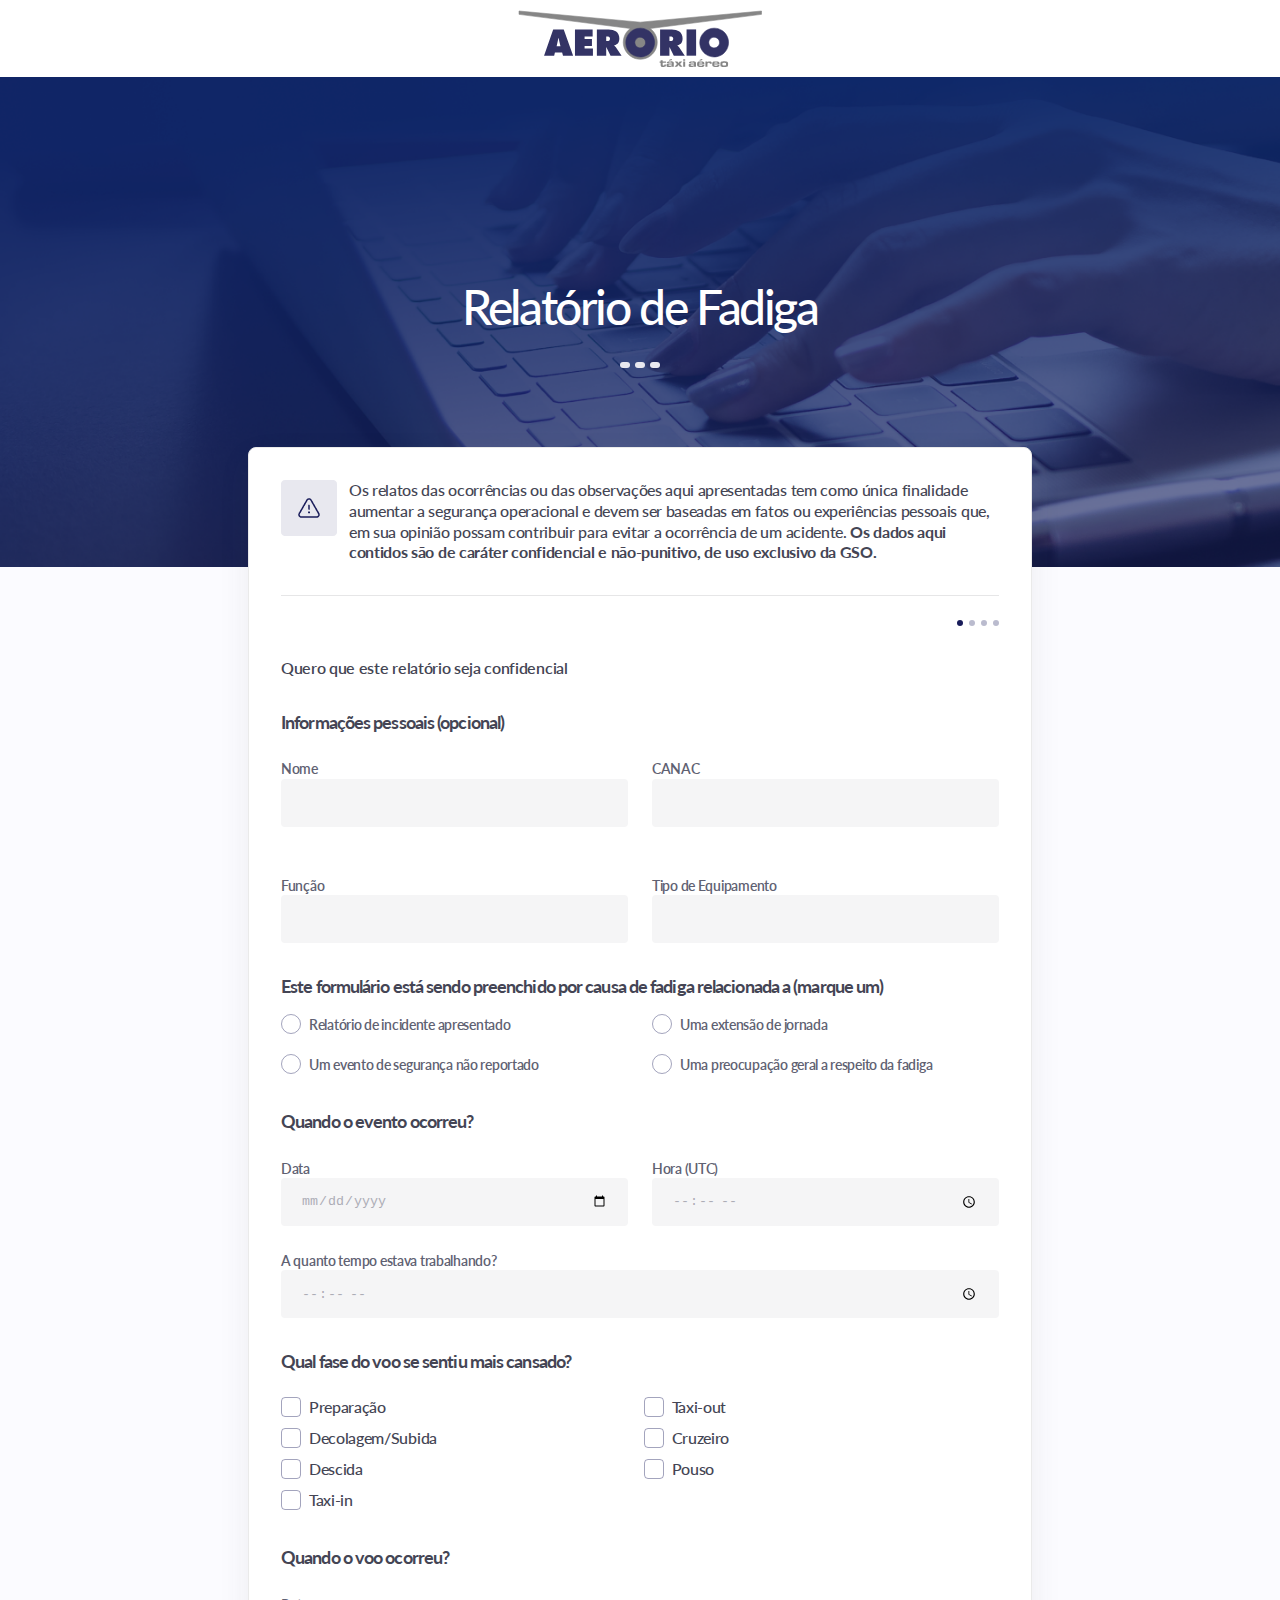
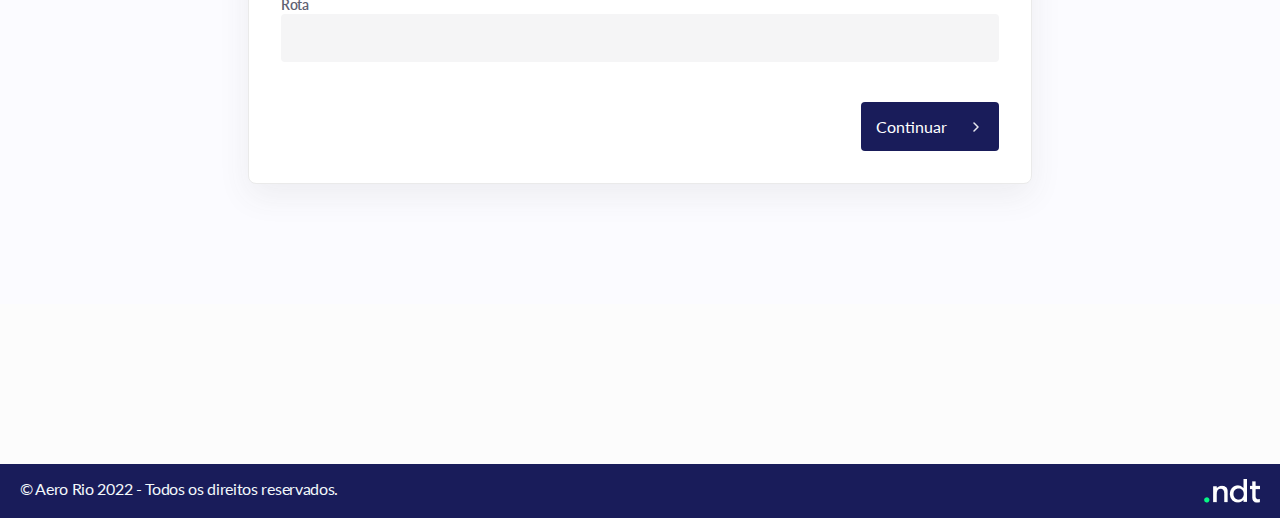
==== commit 52b87e54: "realizando algumas correções" ====
--- a/fadiga01.html
+++ b/fadiga01.html
@@ -8,7 +8,7 @@
     <link rel="stylesheet" href="assets/css/style.compilado.css">
 
 
-    <title>Aero Rio - Prevenção 1</title>
+    <title>Aero Rio - Relatório de Fadiga</title>
 </head>
 <body>
     <main id="page__fadiga01">
@@ -93,20 +93,20 @@
                                 </div>
         
                                 <div class="form-padrao-radio">
-                                    <input type="radio" name="evento" id="evento">
-                                    <label for="evento">Um evento de segurança não reportado</label>
+                                    <input type="radio" name="evento1" id="evento1">
+                                    <label for="evento1">Um evento de segurança não reportado</label>
                                 </div>
                             </div>
                             
                             <div>
                                 <div class="form-padrao-radio">
-                                    <input type="radio" name="evento" id="evento">
-                                    <label for="evento">Uma extensão de jornada</label>
+                                    <input type="radio" name="evento2" id="evento2">
+                                    <label for="evento2">Uma extensão de jornada</label>
                                 </div>
     
                                 <div class="form-padrao-radio">
-                                    <input type="radio" name="evento" id="evento">
-                                    <label for="evento">Uma preocupação geral a respeito da fadiga</label>
+                                    <input type="radio" name="evento3" id="evento3">
+                                    <label for="evento3">Uma preocupação geral a respeito da fadiga</label>
                                 </div>
                             </div>
                      
@@ -136,32 +136,32 @@
 
                         <div class="checkbox grid-2">
                             <div class="fase-checkbox">
-                                <input type="checkbox" name="" id="">
-                                <label for="">Preparação</label>
+                                <input type="checkbox" name="preparacao" id="preparacao">
+                                <label for="preparacao">Preparação</label>
                             </div>
                             <div class="fase-checkbox">
-                                <input type="checkbox" name="" id="">
-                                <label for="">Taxi-out</label>
+                                <input type="checkbox" name="taxi-out" id="taxi-out">
+                                <label for="taxi-out">Taxi-out</label>
                             </div>
                             <div class="fase-checkbox">
-                                <input type="checkbox" name="" id="">
-                                <label for="">Decolagem/Subida</label>
+                                <input type="checkbox" name="decolagem-subida" id="decolagem-subida">
+                                <label for="decolagem-subida">Decolagem/Subida</label>
                             </div>
                             <div class="fase-checkbox">
-                                <input type="checkbox" name="" id="">
-                                <label for="">Cruzeiro</label>
+                                <input type="checkbox" name="cruzeiro" id="cruzeiro">
+                                <label for="cruzeiro">Cruzeiro</label>
                             </div>
                             <div class="fase-checkbox">
-                                <input type="checkbox" name="" id="">
-                                <label for="">Descida</label>
+                                <input type="checkbox" name="descida" id="descida">
+                                <label for="descida">Descida</label>
                             </div>
                             <div class="fase-checkbox">
-                                <input type="checkbox" name="" id="">
-                                <label for="">Pouso</label>
+                                <input type="checkbox" name="pouso" id="pouso">
+                                <label for="pouso">Pouso</label>
                             </div>
                             <div class="fase-checkbox">
-                                <input type="checkbox" name="" id="">
-                                <label for="">Taxi-in</label>
+                                <input type="checkbox" name="taxiin" id="taxiin">
+                                <label for="taxiin">Taxi-in</label>
                             </div>
                             
                         </div>
@@ -173,7 +173,7 @@
                         </div>
                         
                         <div class="continuar">
-                            <a href="">Continuar</a>
+                            <a href="/fadiga02.html">Continuar</a>
                         </div>
                        
                     </form>
--- a/assets/css/style.compilado.css
+++ b/assets/css/style.compilado.css
@@ -1 +1 @@
-body{--cor-branco: #ffffff;--cor-primary: #FF8D00;--cor-c1: #F8F9FA;--cor-c2: #F1F3F5;--cor-c3: #E9ECEF;--cor-c4: rgba(222, 226, 230, 1);--cor-c6: #ADB5BD;--cor-c7: #868E96;--cor-c8: #495057;--cor-c9: #343A40;--cor-c10: #212529;--cor-c11: #070C17}body,p,h1,h2,ul,li{margin:0px;padding:0px;font-family:"Lato",sans-serif}li{list-style:none}ol{padding:0}a{text-decoration:none}*::after,*::before{box-sizing:border-box}*{box-sizing:border-box;text-rendering:optimizelegibility;-webkit-font-smoothing:antialiased}button{background:initial;border:initial;-webkit-appearance:none;font-family:"Lato",sans-serif}button:active{border-style:initial}button:focus{outline:initial}button[type=button],button[type=submit],button[type=reset]{-webkit-appearance:none}button[type=submit]{-webkit-appearance:none;-moz-appearance:none;appearance:none}img{display:block;max-width:100%;-o-object-fit:contain;object-fit:contain}fieldset{-webkit-margin-start:0px;margin-inline-start:0px;-webkit-margin-end:0px;margin-inline-end:0px;min-inline-size:-webkit-min-content;min-inline-size:-moz-min-content;min-inline-size:min-content;border-width:2px;border-style:none;border-color:rgba(0,0,0,0);-o-border-image:initial;border-image:initial}figure{display:block;-webkit-margin-before:0;margin-block-start:0;-webkit-margin-after:0;margin-block-end:0;-webkit-margin-start:0;margin-inline-start:0;-webkit-margin-end:0;margin-inline-end:0}input[type=submit]{-webkit-appearance:none;-moz-appearance:none;appearance:none}[type=button]{-webkit-appearance:none}select{-webkit-appearance:none}body,html{scroll-behavior:smooth;overflow-x:hidden;background-color:#fcfcfc}.container-formulario{max-width:784px;margin-left:auto;margin-right:auto;box-sizing:border-box}.container{max-width:1600px;margin-left:auto;margin-right:auto;box-sizing:border-box;padding-left:20px;padding-right:20px}.body__prevencao1 .intro-bg{background-color:var(--cor-branco)}.body__prevencao1 .form-bg{background:#fbfbff}.body__prevencao1 .footer-bg{background:#191c5a}.body__prevencao1 #header .header{display:flex;align-items:center;gap:240px;position:relative;justify-content:center;padding:10px}.body__prevencao1 #introducao{background:url(/assets/img/img-principal/aero-bg.png) no-repeat;background-size:cover;height:490px;display:flex;justify-content:center;align-items:center;flex-direction:column}.body__prevencao1 #introducao h1{font-weight:500;font-size:48px;line-height:130%;color:var(--cor-branco);text-align:center;letter-spacing:-0.05em}.body__prevencao1 #introducao .swipper-introducao{display:flex;margin-top:24px;gap:5px}.body__prevencao1 #introducao .swipper-introducao span{display:block;width:10px;height:6px;background:#e8e8ef;border-radius:4px}.body__prevencao1 #formulario-prevencao1 .formulario-prevencao1{background:#fff;border:1px solid #eaeaea;box-shadow:0px 12px 32px rgba(77,78,81,.08);border-radius:8px;margin-bottom:160px;position:relative;top:-120px}@media screen and (max-width: 768px){.body__prevencao1 #formulario-prevencao1 .formulario-prevencao1{margin-bottom:0px;top:0}}.body__prevencao1 #formulario-prevencao1 .formulario-prevencao1 .informacao-formulario{display:flex;gap:12px;margin-top:32px;margin-left:32px;margin-right:32px;margin-bottom:24px;border-bottom:1px solid #e6e6e7}.body__prevencao1 #formulario-prevencao1 .formulario-prevencao1 .informacao-formulario .img-atencao img{min-width:56px}@media screen and (max-width: 768px){.body__prevencao1 #formulario-prevencao1 .formulario-prevencao1 .informacao-formulario{display:block;margin-left:0px;margin-right:0px}}.body__prevencao1 #formulario-prevencao1 .formulario-prevencao1 .informacao-formulario .informacoes{margin-bottom:32px}.body__prevencao1 #formulario-prevencao1 .formulario-prevencao1 .informacao-formulario .informacoes p{font-weight:500;font-size:16px;line-height:130%;letter-spacing:-0.02em;color:#444554}.body__prevencao1 #formulario-prevencao1 .formulario-prevencao1 .informacao-formulario .informacoes p span{font-weight:bold}.body__prevencao1 #formulario-prevencao1 .formulario-prevencao1 .formulario{margin-left:32px;margin-right:32px}@media screen and (max-width: 768px){.body__prevencao1 #formulario-prevencao1 .formulario-prevencao1 .formulario{margin-left:0px;margin-right:0px}}.body__prevencao1 #formulario-prevencao1 .formulario-prevencao1 .formulario .detalhe-form{display:flex;gap:6px;justify-content:flex-end;margin-bottom:32px}.body__prevencao1 #formulario-prevencao1 .formulario-prevencao1 .formulario .detalhe-form span{display:block;width:6px;height:6px;border-radius:50%;background:#babbce}.body__prevencao1 #formulario-prevencao1 .formulario-prevencao1 .formulario .detalhe-form #ativo{background:#191c5a}.body__prevencao1 #formulario-prevencao1 .formulario-prevencao1 .formulario form h2{margin-top:32px;font-weight:700;font-size:18px;line-height:130%;letter-spacing:-0.05em;color:#444554}.body__prevencao1 #formulario-prevencao1 .formulario-prevencao1 .formulario form .form-padrao{margin-top:24px}.body__prevencao1 #formulario-prevencao1 .formulario-prevencao1 .formulario form .checkbox{display:flex;align-items:center;gap:10px}.body__prevencao1 #formulario-prevencao1 .formulario-prevencao1 .formulario form .checkbox input[type=checkbox]{border:1px solid rgba(25,28,90,.4);border-radius:4px;width:20px;height:20px;cursor:pointer}.body__prevencao1 #formulario-prevencao1 .formulario-prevencao1 .formulario form .checkbox label{font-weight:600;font-size:16px;line-height:130%;letter-spacing:-0.02em;color:#444554}.body__prevencao1 #formulario-prevencao1 .formulario-prevencao1 .formulario form input{background:#f5f5f6;border-radius:4px;border:none;width:100%;display:block;height:48px}.body__prevencao1 #formulario-prevencao1 .formulario-prevencao1 .formulario form select{background:#f5f5f6;border-radius:4px;border:none;width:100%;display:block;height:48px;padding-left:20px;background-image:url("/assets/img/img-principal/arrow-select.svg");background-repeat:no-repeat;background-position:right 20px center}.body__prevencao1 #formulario-prevencao1 .formulario-prevencao1 .formulario form label{font-weight:600;font-size:14px;line-height:130%;letter-spacing:-0.02em;color:#606172}.body__prevencao1 #formulario-prevencao1 .formulario-prevencao1 .formulario form .grid-2{display:grid;grid-template-columns:1fr 1fr;gap:24px}@media screen and (max-width: 768px){.body__prevencao1 #formulario-prevencao1 .formulario-prevencao1 .formulario form .grid-2{grid-template-columns:1fr}}.body__prevencao1 #formulario-prevencao1 .formulario-prevencao1 .formulario form .adicional{display:flex;align-items:center;gap:10px;margin-top:20px;margin-bottom:58px}.body__prevencao1 #formulario-prevencao1 .formulario-prevencao1 .formulario form .adicional a{font-weight:600;font-size:14px;line-height:130%;letter-spacing:-0.02em;color:#191c5a;cursor:pointer}.body__prevencao1 #formulario-prevencao1 .formulario-prevencao1 .formulario form .continuar{display:flex;justify-content:flex-end;margin-bottom:32px}.body__prevencao1 #formulario-prevencao1 .formulario-prevencao1 .formulario form .continuar a{background:#191c5a;border-radius:4px;color:#fff;text-decoration:none;padding:15px 52px 15px 15px;background-image:url("/assets/img/img-principal/arrow-button.svg");background-repeat:no-repeat;background-position:right 20px center}@media screen and (max-width: 768px){.body__prevencao1 #formulario-prevencao1 .formulario-prevencao1 .formulario form .continuar a{display:none}}.body__prevencao1 #footer .footer{display:flex;color:var(--cor-branco);justify-content:space-between;padding-top:15px;padding-bottom:15px}.body__prevencao1 #footer .footer p{font-size:16px;line-height:120%;letter-spacing:-0.02em;color:#f2f8fa}.body__prevencao0 .intro-bg{background-color:var(--cor-branco)}.body__prevencao0 .form-bg{background:#fbfbff}.body__prevencao0 .footer-bg{background:#191c5a}.body__prevencao0 #header .header{display:flex;align-items:center;gap:240px;position:relative;justify-content:center;padding:10px}.body__prevencao0 #introducao{background:url(/assets/img/img-principal/aero-bg.png) no-repeat;background-size:cover;height:490px;display:flex;justify-content:center;align-items:center;flex-direction:column}.body__prevencao0 #introducao h1{font-weight:500;font-size:48px;line-height:130%;color:var(--cor-branco);text-align:center;letter-spacing:-0.05em}.body__prevencao0 #introducao .swipper-introducao{display:flex;margin-top:24px;gap:5px}.body__prevencao0 #introducao .swipper-introducao span{display:block;width:10px;height:6px;background:#e8e8ef;border-radius:4px}.body__prevencao0 #formulario-prevencao0 .formulario-prevencao0{background:#fff;border:1px solid #eaeaea;box-shadow:0px 12px 32px rgba(77,78,81,.08);border-radius:8px;margin-bottom:160px;position:relative;top:-120px}@media screen and (max-width: 768px){.body__prevencao0 #formulario-prevencao0 .formulario-prevencao0{margin-top:10px;margin-bottom:10px;top:0;max-width:340px}}.body__prevencao0 #formulario-prevencao0 .formulario-prevencao0 .informacao-formulario{display:flex;gap:12px;margin-top:32px;margin-left:32px;margin-right:32px;margin-bottom:24px;border-bottom:1px solid #e6e6e7}@media screen and (max-width: 768px){.body__prevencao0 #formulario-prevencao0 .formulario-prevencao0 .informacao-formulario{display:block;margin-left:0px;margin-right:0px}}.body__prevencao0 #formulario-prevencao0 .formulario-prevencao0 .informacao-formulario .informacoes{margin-bottom:32px}.body__prevencao0 #formulario-prevencao0 .formulario-prevencao0 .informacao-formulario .informacoes p{font-weight:500;font-size:16px;line-height:130%;letter-spacing:-0.02em;color:#444554}.body__prevencao0 #formulario-prevencao0 .formulario-prevencao0 .informacao-formulario .informacoes p span{font-weight:bold}.body__prevencao0 #formulario-prevencao0 .formulario-prevencao0 .formulario{margin-left:32px;margin-right:32px}@media screen and (max-width: 768px){.body__prevencao0 #formulario-prevencao0 .formulario-prevencao0 .formulario{margin-left:10px;margin-right:10px}}.body__prevencao0 #formulario-prevencao0 .formulario-prevencao0 .formulario .detalhe-form{display:flex;justify-content:flex-end;margin-bottom:32px;justify-content:space-between;margin-top:32px}.body__prevencao0 #formulario-prevencao0 .formulario-prevencao0 .formulario .detalhe-form .back{display:flex;gap:10px;align-items:center}.body__prevencao0 #formulario-prevencao0 .formulario-prevencao0 .formulario .detalhe-form .back a{font-weight:600;font-size:14px;line-height:130%;letter-spacing:-0.02em;color:#191c5a}.body__prevencao0 #formulario-prevencao0 .formulario-prevencao0 .formulario .detalhe-form .detalhe-inicio-form{display:flex;gap:6px}.body__prevencao0 #formulario-prevencao0 .formulario-prevencao0 .formulario .detalhe-form .detalhe-inicio-form span{display:block;width:6px;height:6px;border-radius:50%;background:#babbce}.body__prevencao0 #formulario-prevencao0 .formulario-prevencao0 .formulario .detalhe-form .detalhe-inicio-form #ativo{background:#191c5a}.body__prevencao0 #formulario-prevencao0 .formulario-prevencao0 .formulario h2{font-weight:700;font-size:18px;line-height:130%;letter-spacing:-0.05em;color:#444554}.body__prevencao0 #formulario-prevencao0 .formulario-prevencao0 .formulario form .form-descricao{padding-bottom:32px;border-bottom:1px solid #e6e6e7;margin-top:24px}.body__prevencao0 #formulario-prevencao0 .formulario-prevencao0 .formulario form .form-descricao textarea{max-width:100%;min-width:100%;max-height:120px;background:#f5f5f6;border-radius:4px;border:none}.body__prevencao0 #formulario-prevencao0 .formulario-prevencao0 .formulario form .form-descricao.desc{border-bottom:none}.body__prevencao0 #formulario-prevencao0 .formulario-prevencao0 .formulario form .captcha .num-captcha{display:flex;text-align:center;align-items:center;justify-content:center;max-width:720px;height:79px;background:rgba(25,28,90,.05);position:relative}.body__prevencao0 #formulario-prevencao0 .formulario-prevencao0 .formulario form .captcha .num-captcha p{font-weight:700;font-size:24px;line-height:130%;letter-spacing:-0.02em;color:#191c5a;text-align:center}.body__prevencao0 #formulario-prevencao0 .formulario-prevencao0 .formulario form .captcha .num-captcha a{position:absolute;right:20px}.body__prevencao0 #formulario-prevencao0 .formulario-prevencao0 .formulario form .captcha .captacao{margin-top:16px;margin-bottom:50px}.body__prevencao0 #formulario-prevencao0 .formulario-prevencao0 .formulario form .captcha .captacao label{font-weight:600;font-size:14px;line-height:130%;letter-spacing:-0.02em;color:#606172}.body__prevencao0 #formulario-prevencao0 .formulario-prevencao0 .formulario form input{background:#f5f5f6;border-radius:4px;border:none;width:100%;display:block;height:48px}.body__prevencao0 #formulario-prevencao0 .formulario-prevencao0 .formulario form label{font-weight:600;font-size:14px;line-height:130%;letter-spacing:-0.02em;color:#606172}.body__prevencao0 #formulario-prevencao0 .formulario-prevencao0 .formulario form .grid-2{display:grid;grid-template-columns:1fr 1fr;gap:24px}@media screen and (max-width: 768px){.body__prevencao0 #formulario-prevencao0 .formulario-prevencao0 .formulario form .grid-2{grid-template-columns:1fr}}.body__prevencao0 #formulario-prevencao0 .formulario-prevencao0 .formulario form .continuar{display:flex;justify-content:flex-end;margin-bottom:32px}.body__prevencao0 #formulario-prevencao0 .formulario-prevencao0 .formulario form .continuar a{background:#191c5a;border-radius:4px;color:#fff;text-decoration:none;padding:15px 52px 15px 15px;background-image:url("/assets/img/img-principal/arrow-button.svg");background-repeat:no-repeat;background-position:right 20px center}@media screen and (max-width: 768px){.body__prevencao0 #formulario-prevencao0 .formulario-prevencao0 .formulario form .continuar{display:grid;justify-content:inherit}}.body__prevencao0 #footer .footer{display:flex;color:var(--cor-branco);justify-content:space-between;padding-top:15px;padding-bottom:15px}@media screen and (max-width: 768px){.body__prevencao0 #footer .footer{display:none}}.body__prevencao0 #footer .footer p{font-size:16px;line-height:120%;letter-spacing:-0.02em;color:#f2f8fa}.body__fadiga01 .intro-bg{background-color:var(--cor-branco)}.body__fadiga01 .form-bg{background:#fbfbff}.body__fadiga01 .footer-bg{background:#191c5a}.body__fadiga01 #header .header{display:flex;align-items:center;gap:240px;position:relative;justify-content:center;padding:10px}.body__fadiga01 #introducao{background:url(/assets/img/img-principal/aero-bg.png) no-repeat;background-size:cover;height:490px;display:flex;justify-content:center;align-items:center;flex-direction:column}.body__fadiga01 #introducao h1{font-weight:500;font-size:48px;line-height:130%;color:var(--cor-branco);text-align:center;letter-spacing:-0.05em}.body__fadiga01 #introducao .swipper-introducao{display:flex;margin-top:24px;gap:5px}.body__fadiga01 #introducao .swipper-introducao span{display:block;width:10px;height:6px;background:#e8e8ef;border-radius:4px}.body__fadiga01 #formulario-prevencao1 .formulario-prevencao1{background:#fff;border:1px solid #eaeaea;box-shadow:0px 12px 32px rgba(77,78,81,.08);border-radius:8px;margin-bottom:160px;position:relative;top:-120px}@media screen and (max-width: 768px){.body__fadiga01 #formulario-prevencao1 .formulario-prevencao1{margin-top:10px;margin-bottom:10px;top:0;max-width:340px}}.body__fadiga01 #formulario-prevencao1 .formulario-prevencao1 .informacao-formulario{display:flex;gap:12px;margin-top:32px;margin-left:32px;margin-right:32px;margin-bottom:24px;border-bottom:1px solid #e6e6e7}.body__fadiga01 #formulario-prevencao1 .formulario-prevencao1 .informacao-formulario .img-atencao img{min-width:56px}@media screen and (max-width: 768px){.body__fadiga01 #formulario-prevencao1 .formulario-prevencao1 .informacao-formulario{display:block;margin-left:10px;margin-right:10px}}.body__fadiga01 #formulario-prevencao1 .formulario-prevencao1 .informacao-formulario .informacoes{margin-bottom:32px}.body__fadiga01 #formulario-prevencao1 .formulario-prevencao1 .informacao-formulario .informacoes p{font-weight:500;font-size:16px;line-height:130%;letter-spacing:-0.02em;color:#444554}.body__fadiga01 #formulario-prevencao1 .formulario-prevencao1 .informacao-formulario .informacoes p span{font-weight:bold}.body__fadiga01 #formulario-prevencao1 .formulario-prevencao1 .formulario{margin-left:32px;margin-right:32px}@media screen and (max-width: 768px){.body__fadiga01 #formulario-prevencao1 .formulario-prevencao1 .formulario{margin-left:10px;margin-right:10px}}.body__fadiga01 #formulario-prevencao1 .formulario-prevencao1 .formulario .detalhe-form{display:flex;gap:6px;justify-content:flex-end;margin-bottom:32px}.body__fadiga01 #formulario-prevencao1 .formulario-prevencao1 .formulario .detalhe-form span{display:block;width:6px;height:6px;border-radius:50%;background:#babbce}.body__fadiga01 #formulario-prevencao1 .formulario-prevencao1 .formulario .detalhe-form #ativo{background:#191c5a}.body__fadiga01 #formulario-prevencao1 .formulario-prevencao1 .formulario form h2{margin-top:32px;font-weight:700;font-size:18px;line-height:130%;letter-spacing:-0.05em;color:#444554}.body__fadiga01 #formulario-prevencao1 .formulario-prevencao1 .formulario form .form-padrao{margin-top:24px}.body__fadiga01 #formulario-prevencao1 .formulario-prevencao1 .formulario form .form-padrao-radio{display:flex;align-items:flex-end;margin-top:16px}.body__fadiga01 #formulario-prevencao1 .formulario-prevencao1 .formulario form .checkbox{display:flex;align-items:center;gap:10px}.body__fadiga01 #formulario-prevencao1 .formulario-prevencao1 .formulario form .checkbox input[type=checkbox]{border:1px solid rgba(25,28,90,.4);border-radius:4px;width:20px;height:20px;cursor:pointer}.body__fadiga01 #formulario-prevencao1 .formulario-prevencao1 .formulario form .checkbox label{font-weight:600;font-size:16px;line-height:130%;letter-spacing:-0.02em;color:#444554}.body__fadiga01 #formulario-prevencao1 .formulario-prevencao1 .formulario form .checkbox .fase-checkbox{display:flex;align-items:center;gap:8px}.body__fadiga01 #formulario-prevencao1 .formulario-prevencao1 .formulario form .checkbox .fase-checkbox label{font-weight:500;font-size:16px;line-height:130%;letter-spacing:-0.02em;color:#444554}.body__fadiga01 #formulario-prevencao1 .formulario-prevencao1 .formulario form .checkbox.grid-2{margin-top:24px;gap:7px}.body__fadiga01 #formulario-prevencao1 .formulario-prevencao1 .formulario form input{background:#f5f5f6;border-radius:4px;border:none;width:100%;display:block;height:48px;padding:20px;color:#adadb6}.body__fadiga01 #formulario-prevencao1 .formulario-prevencao1 .formulario form input:focus{color:#000}.body__fadiga01 #formulario-prevencao1 .formulario-prevencao1 .formulario form input[type=radio]{background:#f5f5f6;border-radius:4px;border:none;width:20px;height:20px}.body__fadiga01 #formulario-prevencao1 .formulario-prevencao1 .formulario form select{background:#f5f5f6;border-radius:4px;border:none;width:100%;display:block;height:48px;padding-left:20px;background-image:url("/assets/img/img-principal/arrow-select.svg");background-repeat:no-repeat;background-position:right 20px center}.body__fadiga01 #formulario-prevencao1 .formulario-prevencao1 .formulario form label{font-weight:600;font-size:14px;line-height:130%;letter-spacing:-0.02em;color:#606172}.body__fadiga01 #formulario-prevencao1 .formulario-prevencao1 .formulario form .grid-2{display:grid;grid-template-columns:1fr 1fr;gap:24px}@media screen and (max-width: 768px){.body__fadiga01 #formulario-prevencao1 .formulario-prevencao1 .formulario form .grid-2{grid-template-columns:1fr}}.body__fadiga01 #formulario-prevencao1 .formulario-prevencao1 .formulario form .adicional{display:flex;align-items:center;gap:10px;margin-top:20px;margin-bottom:58px}.body__fadiga01 #formulario-prevencao1 .formulario-prevencao1 .formulario form .adicional a{font-weight:600;font-size:14px;line-height:130%;letter-spacing:-0.02em;color:#191c5a;cursor:pointer}.body__fadiga01 #formulario-prevencao1 .formulario-prevencao1 .formulario form .continuar{display:flex;justify-content:flex-end;margin-bottom:32px;margin-top:40px}.body__fadiga01 #formulario-prevencao1 .formulario-prevencao1 .formulario form .continuar a{background:#191c5a;border-radius:4px;color:#fff;text-decoration:none;padding:15px 52px 15px 15px;background-image:url("/assets/img/img-principal/arrow-button.svg");background-repeat:no-repeat;background-position:right 20px center}@media screen and (max-width: 768px){.body__fadiga01 #formulario-prevencao1 .formulario-prevencao1 .formulario form .continuar{display:grid;justify-content:inherit}}.body__fadiga01 #footer .footer{display:flex;color:var(--cor-branco);justify-content:space-between;padding-top:15px;padding-bottom:15px}@media screen and (max-width: 768px){.body__fadiga01 #footer .footer{display:none}}.body__fadiga01 #footer .footer p{font-size:16px;line-height:120%;letter-spacing:-0.02em;color:#f2f8fa}.body__fadiga02 .intro-bg{background-color:var(--cor-branco)}.body__fadiga02 .form-bg{background:#fbfbff}.body__fadiga02 .footer-bg{background:#191c5a}.body__fadiga02 #header .header{display:flex;align-items:center;gap:240px;position:relative;justify-content:center;padding:10px}.body__fadiga02 #introducao{background:url(/assets/img/img-principal/aero-bg.png) no-repeat;background-size:cover;height:490px;display:flex;justify-content:center;align-items:center;flex-direction:column}.body__fadiga02 #introducao h1{font-weight:500;font-size:48px;line-height:130%;color:var(--cor-branco);text-align:center;letter-spacing:-0.05em}.body__fadiga02 #introducao .swipper-introducao{display:flex;margin-top:24px;gap:5px}.body__fadiga02 #introducao .swipper-introducao span{display:block;width:10px;height:6px;background:#e8e8ef;border-radius:4px}.body__fadiga02 #formulario-prevencao1 .formulario-prevencao1{background:#fff;border:1px solid #eaeaea;box-shadow:0px 12px 32px rgba(77,78,81,.08);border-radius:8px;margin-bottom:160px;position:relative;top:-120px}@media screen and (max-width: 768px){.body__fadiga02 #formulario-prevencao1 .formulario-prevencao1{margin-top:10px;margin-bottom:10px;top:0;max-width:340px}}.body__fadiga02 #formulario-prevencao1 .formulario-prevencao1 .informacao-formulario{display:flex;gap:12px;margin-top:32px;margin-left:32px;margin-right:32px;margin-bottom:24px;border-bottom:1px solid #e6e6e7}.body__fadiga02 #formulario-prevencao1 .formulario-prevencao1 .informacao-formulario .img-atencao img{min-width:56px}@media screen and (max-width: 768px){.body__fadiga02 #formulario-prevencao1 .formulario-prevencao1 .informacao-formulario{display:block;margin-left:10px;margin-right:10px}}.body__fadiga02 #formulario-prevencao1 .formulario-prevencao1 .informacao-formulario .informacoes{margin-bottom:32px}.body__fadiga02 #formulario-prevencao1 .formulario-prevencao1 .informacao-formulario .informacoes p{font-weight:500;font-size:16px;line-height:130%;letter-spacing:-0.02em;color:#444554}.body__fadiga02 #formulario-prevencao1 .formulario-prevencao1 .informacao-formulario .informacoes p span{font-weight:bold}.body__fadiga02 #formulario-prevencao1 .formulario-prevencao1 .formulario{margin-left:32px;margin-right:32px}@media screen and (max-width: 768px){.body__fadiga02 #formulario-prevencao1 .formulario-prevencao1 .formulario{margin-left:10px;margin-right:10px}}.body__fadiga02 #formulario-prevencao1 .formulario-prevencao1 .formulario .detalhe-form{display:flex;gap:6px;justify-content:flex-end;margin-bottom:32px}.body__fadiga02 #formulario-prevencao1 .formulario-prevencao1 .formulario .detalhe-form span{display:block;width:6px;height:6px;border-radius:50%;background:#babbce}.body__fadiga02 #formulario-prevencao1 .formulario-prevencao1 .formulario .detalhe-form #ativo{background:#191c5a}.body__fadiga02 #formulario-prevencao1 .formulario-prevencao1 .formulario form h2{margin-top:32px;font-weight:700;font-size:18px;line-height:130%;letter-spacing:-0.05em;color:#444554}.body__fadiga02 #formulario-prevencao1 .formulario-prevencao1 .formulario form .form-padrao{margin-top:24px}.body__fadiga02 #formulario-prevencao1 .formulario-prevencao1 .formulario form .form-padrao-radio{display:flex;align-items:flex-end;margin-top:16px}.body__fadiga02 #formulario-prevencao1 .formulario-prevencao1 .formulario form .checkbox{display:flex;align-items:center;gap:10px}.body__fadiga02 #formulario-prevencao1 .formulario-prevencao1 .formulario form .checkbox input[type=checkbox]{border:1px solid rgba(25,28,90,.4);border-radius:4px;width:20px;height:20px;cursor:pointer}.body__fadiga02 #formulario-prevencao1 .formulario-prevencao1 .formulario form .checkbox label{font-weight:600;font-size:16px;line-height:130%;letter-spacing:-0.02em;color:#444554}.body__fadiga02 #formulario-prevencao1 .formulario-prevencao1 .formulario form .checkbox .fase-checkbox{display:flex;align-items:center;gap:8px}.body__fadiga02 #formulario-prevencao1 .formulario-prevencao1 .formulario form .checkbox .fase-checkbox label{font-weight:500;font-size:16px;line-height:130%;letter-spacing:-0.02em;color:#444554}.body__fadiga02 #formulario-prevencao1 .formulario-prevencao1 .formulario form .checkbox.grid-2{margin-top:24px;gap:7px}.body__fadiga02 #formulario-prevencao1 .formulario-prevencao1 .formulario form input{background:#f5f5f6;border-radius:4px;border:none;width:100%;display:block;height:48px;padding:20px;color:#adadb6}.body__fadiga02 #formulario-prevencao1 .formulario-prevencao1 .formulario form input:focus{color:#000}.body__fadiga02 #formulario-prevencao1 .formulario-prevencao1 .formulario form input[type=radio]{background:#f5f5f6;border-radius:4px;border:none;width:20px;height:20px}.body__fadiga02 #formulario-prevencao1 .formulario-prevencao1 .formulario form select{background:#f5f5f6;border-radius:4px;border:none;width:100%;display:block;height:48px;padding-left:20px;background-image:url("/assets/img/img-principal/arrow-select.svg");background-repeat:no-repeat;background-position:right 20px center}.body__fadiga02 #formulario-prevencao1 .formulario-prevencao1 .formulario form label{font-weight:600;font-size:14px;line-height:130%;letter-spacing:-0.02em;color:#606172}.body__fadiga02 #formulario-prevencao1 .formulario-prevencao1 .formulario form .grid-2{display:grid;grid-template-columns:1fr 1fr;gap:24px}@media screen and (max-width: 768px){.body__fadiga02 #formulario-prevencao1 .formulario-prevencao1 .formulario form .grid-2{grid-template-columns:1fr}}.body__fadiga02 #formulario-prevencao1 .formulario-prevencao1 .formulario form .adicional{display:flex;align-items:center;gap:10px;margin-top:20px;margin-bottom:58px}.body__fadiga02 #formulario-prevencao1 .formulario-prevencao1 .formulario form .adicional a{font-weight:600;font-size:14px;line-height:130%;letter-spacing:-0.02em;color:#191c5a;cursor:pointer}.body__fadiga02 #formulario-prevencao1 .formulario-prevencao1 .formulario form .continuar{display:flex;justify-content:flex-end;margin-bottom:32px;margin-top:40px}.body__fadiga02 #formulario-prevencao1 .formulario-prevencao1 .formulario form .continuar a{background:#191c5a;border-radius:4px;color:#fff;text-decoration:none;padding:15px 52px 15px 15px;background-image:url("/assets/img/img-principal/arrow-button.svg");background-repeat:no-repeat;background-position:right 20px center}@media screen and (max-width: 768px){.body__fadiga02 #formulario-prevencao1 .formulario-prevencao1 .formulario form .continuar{display:grid;justify-content:inherit}}.body__fadiga02 #footer .footer{display:flex;color:var(--cor-branco);justify-content:space-between;padding-top:15px;padding-bottom:15px}@media screen and (max-width: 768px){.body__fadiga02 #footer .footer{display:none}}.body__fadiga02 #footer .footer p{font-size:16px;line-height:120%;letter-spacing:-0.02em;color:#f2f8fa}/*# sourceMappingURL=style.compilado.css.map */+body{--cor-branco: #ffffff;--cor-primary: #FF8D00;--cor-c1: #F8F9FA;--cor-c2: #F1F3F5;--cor-c3: #E9ECEF;--cor-c4: rgba(222, 226, 230, 1);--cor-c6: #ADB5BD;--cor-c7: #868E96;--cor-c8: #495057;--cor-c9: #343A40;--cor-c10: #212529;--cor-c11: #070C17}body,p,h1,h2,ul,li{margin:0px;padding:0px;font-family:"Lato",sans-serif}li{list-style:none}ol{padding:0}a{text-decoration:none}*::after,*::before{box-sizing:border-box}*{box-sizing:border-box;text-rendering:optimizelegibility;-webkit-font-smoothing:antialiased}button{background:initial;border:initial;-webkit-appearance:none;font-family:"Lato",sans-serif}button:active{border-style:initial}button:focus{outline:initial}button[type=button],button[type=submit],button[type=reset]{-webkit-appearance:none}button[type=submit]{-webkit-appearance:none;-moz-appearance:none;appearance:none}img{display:block;max-width:100%;-o-object-fit:contain;object-fit:contain}fieldset{-webkit-margin-start:0px;margin-inline-start:0px;-webkit-margin-end:0px;margin-inline-end:0px;min-inline-size:-webkit-min-content;min-inline-size:-moz-min-content;min-inline-size:min-content;border-width:2px;border-style:none;border-color:rgba(0,0,0,0);-o-border-image:initial;border-image:initial}figure{display:block;-webkit-margin-before:0;margin-block-start:0;-webkit-margin-after:0;margin-block-end:0;-webkit-margin-start:0;margin-inline-start:0;-webkit-margin-end:0;margin-inline-end:0}input[type=submit]{-webkit-appearance:none;-moz-appearance:none;appearance:none}[type=button]{-webkit-appearance:none}select{-webkit-appearance:none}body,html{scroll-behavior:smooth;overflow-x:hidden;background-color:#fcfcfc}.container-formulario{max-width:784px;margin-left:auto;margin-right:auto;box-sizing:border-box}.container{max-width:1600px;margin-left:auto;margin-right:auto;box-sizing:border-box;padding-left:20px;padding-right:20px}.modal-container.mostrar{display:flex}.modal-container{display:none;width:100vw;height:100vh;background:rgba(0,0,0,.5);position:fixed;top:0px;left:0px;z-index:50;justify-content:center;align-items:center}.modal-container .modal{background:#fff;border-radius:8px;max-width:320px;padding-bottom:8px}@media screen and (max-width: 539px){.modal-container .modal{min-width:320px}}.modal-container .modal .modal-chamada{display:flex;align-items:center;flex-direction:column;justify-content:center;text-align:center;padding-top:15px;margin:32px}.modal-container .modal .modal-chamada h1{font-weight:700;font-size:18px;line-height:130%;letter-spacing:-0.05em;color:#296e08;margin-top:21px}.modal-container .modal .modal-chamada p{font-weight:600;font-size:14px;line-height:130%;text-align:center;letter-spacing:-0.02em;color:#56576c;margin-top:12px}.modal-container .modal .modal-chamada #back{display:flex;gap:12px;margin-top:51px}.body__prevencao1 .intro-bg{background-color:var(--cor-branco)}.body__prevencao1 .form-bg{background:#fbfbff}.body__prevencao1 .footer-bg{background:#191c5a}.body__prevencao1 #header .header{display:flex;align-items:center;gap:240px;position:relative;justify-content:center;padding:10px}.body__prevencao1 #introducao{background:url(/assets/img/img-principal/aero-bg.png) no-repeat;background-size:cover;height:490px;display:flex;justify-content:center;align-items:center;flex-direction:column}.body__prevencao1 #introducao h1{font-weight:500;font-size:48px;line-height:130%;color:var(--cor-branco);text-align:center;letter-spacing:-0.05em}.body__prevencao1 #introducao .swipper-introducao{display:flex;margin-top:24px;gap:5px}.body__prevencao1 #introducao .swipper-introducao span{display:block;width:10px;height:6px;background:#e8e8ef;border-radius:4px}.body__prevencao1 #formulario-prevencao1 .formulario-prevencao1{background:#fff;border:1px solid #eaeaea;box-shadow:0px 12px 32px rgba(77,78,81,.08);border-radius:8px;margin-bottom:160px;position:relative;top:-120px}@media screen and (max-width: 768px){.body__prevencao1 #formulario-prevencao1 .formulario-prevencao1{margin-top:10px;margin-bottom:10px;top:0;max-width:340px}}.body__prevencao1 #formulario-prevencao1 .formulario-prevencao1 .informacao-formulario{display:flex;gap:12px;margin-top:32px;margin-left:32px;margin-right:32px;margin-bottom:24px;border-bottom:1px solid #e6e6e7}.body__prevencao1 #formulario-prevencao1 .formulario-prevencao1 .informacao-formulario .img-atencao img{min-width:56px}@media screen and (max-width: 768px){.body__prevencao1 #formulario-prevencao1 .formulario-prevencao1 .informacao-formulario{display:block;margin-left:10px;margin-right:10px}}.body__prevencao1 #formulario-prevencao1 .formulario-prevencao1 .informacao-formulario .informacoes{margin-bottom:32px}.body__prevencao1 #formulario-prevencao1 .formulario-prevencao1 .informacao-formulario .informacoes p{font-weight:500;font-size:16px;line-height:130%;letter-spacing:-0.02em;color:#444554}.body__prevencao1 #formulario-prevencao1 .formulario-prevencao1 .informacao-formulario .informacoes p span{font-weight:bold}.body__prevencao1 #formulario-prevencao1 .formulario-prevencao1 .formulario{margin-left:32px;margin-right:32px}@media screen and (max-width: 768px){.body__prevencao1 #formulario-prevencao1 .formulario-prevencao1 .formulario{margin-left:10px;margin-right:10px}}.body__prevencao1 #formulario-prevencao1 .formulario-prevencao1 .formulario .detalhe-form{display:flex;gap:6px;justify-content:flex-end;margin-bottom:32px}.body__prevencao1 #formulario-prevencao1 .formulario-prevencao1 .formulario .detalhe-form span{display:block;width:6px;height:6px;border-radius:50%;background:#babbce}.body__prevencao1 #formulario-prevencao1 .formulario-prevencao1 .formulario .detalhe-form #ativo{background:#191c5a}.body__prevencao1 #formulario-prevencao1 .formulario-prevencao1 .formulario form h2{margin-top:32px;font-weight:700;font-size:18px;line-height:130%;letter-spacing:-0.05em;color:#444554}.body__prevencao1 #formulario-prevencao1 .formulario-prevencao1 .formulario form .form-padrao{margin-top:24px}.body__prevencao1 #formulario-prevencao1 .formulario-prevencao1 .formulario form .checkbox{display:flex;align-items:center;gap:10px}.body__prevencao1 #formulario-prevencao1 .formulario-prevencao1 .formulario form .checkbox input[type=checkbox]{border:1px solid rgba(25,28,90,.4);border-radius:4px;width:20px;height:20px;cursor:pointer}.body__prevencao1 #formulario-prevencao1 .formulario-prevencao1 .formulario form .checkbox label{font-weight:600;font-size:16px;line-height:130%;letter-spacing:-0.02em;color:#444554}.body__prevencao1 #formulario-prevencao1 .formulario-prevencao1 .formulario form input{background:#f5f5f6;border-radius:4px;border:none;width:100%;display:block;height:48px}.body__prevencao1 #formulario-prevencao1 .formulario-prevencao1 .formulario form select{background:#f5f5f6;border-radius:4px;border:none;width:100%;display:block;height:48px;padding-left:20px;background-image:url("/assets/img/img-principal/arrow-select.svg");background-repeat:no-repeat;background-position:right 20px center}.body__prevencao1 #formulario-prevencao1 .formulario-prevencao1 .formulario form label{font-weight:600;font-size:14px;line-height:130%;letter-spacing:-0.02em;color:#606172}.body__prevencao1 #formulario-prevencao1 .formulario-prevencao1 .formulario form .grid-2{display:grid;grid-template-columns:1fr 1fr;gap:24px}@media screen and (max-width: 768px){.body__prevencao1 #formulario-prevencao1 .formulario-prevencao1 .formulario form .grid-2{grid-template-columns:1fr}}.body__prevencao1 #formulario-prevencao1 .formulario-prevencao1 .formulario form .adicional{display:flex;align-items:center;gap:10px;margin-top:20px;margin-bottom:58px}.body__prevencao1 #formulario-prevencao1 .formulario-prevencao1 .formulario form .adicional a{font-weight:600;font-size:14px;line-height:130%;letter-spacing:-0.02em;color:#191c5a;cursor:pointer}.body__prevencao1 #formulario-prevencao1 .formulario-prevencao1 .formulario form .continuar{display:flex;justify-content:flex-end;margin-bottom:32px}.body__prevencao1 #formulario-prevencao1 .formulario-prevencao1 .formulario form .continuar a{background:#191c5a;border-radius:4px;color:#fff;text-decoration:none;padding:15px 52px 15px 15px;background-image:url("/assets/img/img-principal/arrow-button.svg");background-repeat:no-repeat;background-position:right 20px center}@media screen and (max-width: 768px){.body__prevencao1 #formulario-prevencao1 .formulario-prevencao1 .formulario form .continuar{display:grid;justify-content:inherit}}.body__prevencao1 #footer .footer{display:flex;color:var(--cor-branco);justify-content:space-between;padding-top:15px;padding-bottom:15px}.body__prevencao1 #footer .footer p{font-size:16px;line-height:120%;letter-spacing:-0.02em;color:#f2f8fa}@media screen and (max-width: 768px){.body__prevencao1 #footer .footer{display:none}}.body__prevencao0 .intro-bg{background-color:var(--cor-branco)}.body__prevencao0 .form-bg{background:#fbfbff}.body__prevencao0 .footer-bg{background:#191c5a}.body__prevencao0 #header .header{display:flex;align-items:center;gap:240px;position:relative;justify-content:center;padding:10px}.body__prevencao0 #introducao{background:url(/assets/img/img-principal/aero-bg.png) no-repeat;background-size:cover;height:490px;display:flex;justify-content:center;align-items:center;flex-direction:column}.body__prevencao0 #introducao h1{font-weight:500;font-size:48px;line-height:130%;color:var(--cor-branco);text-align:center;letter-spacing:-0.05em}.body__prevencao0 #introducao .swipper-introducao{display:flex;margin-top:24px;gap:5px}.body__prevencao0 #introducao .swipper-introducao span{display:block;width:10px;height:6px;background:#e8e8ef;border-radius:4px}.body__prevencao0 #formulario-prevencao0 .formulario-prevencao0{background:#fff;border:1px solid #eaeaea;box-shadow:0px 12px 32px rgba(77,78,81,.08);border-radius:8px;margin-bottom:160px;position:relative;top:-120px}@media screen and (max-width: 768px){.body__prevencao0 #formulario-prevencao0 .formulario-prevencao0{margin-top:10px;margin-bottom:10px;top:0;max-width:340px}}.body__prevencao0 #formulario-prevencao0 .formulario-prevencao0 .informacao-formulario{display:flex;gap:12px;margin-top:32px;margin-left:32px;margin-right:32px;margin-bottom:24px;border-bottom:1px solid #e6e6e7}@media screen and (max-width: 768px){.body__prevencao0 #formulario-prevencao0 .formulario-prevencao0 .informacao-formulario{display:block;margin-left:0px;margin-right:0px}}.body__prevencao0 #formulario-prevencao0 .formulario-prevencao0 .informacao-formulario .informacoes{margin-bottom:32px}.body__prevencao0 #formulario-prevencao0 .formulario-prevencao0 .informacao-formulario .informacoes p{font-weight:500;font-size:16px;line-height:130%;letter-spacing:-0.02em;color:#444554}.body__prevencao0 #formulario-prevencao0 .formulario-prevencao0 .informacao-formulario .informacoes p span{font-weight:bold}.body__prevencao0 #formulario-prevencao0 .formulario-prevencao0 .formulario{margin-left:32px;margin-right:32px}@media screen and (max-width: 768px){.body__prevencao0 #formulario-prevencao0 .formulario-prevencao0 .formulario{margin-left:10px;margin-right:10px}}.body__prevencao0 #formulario-prevencao0 .formulario-prevencao0 .formulario .detalhe-form{display:flex;justify-content:flex-end;margin-bottom:32px;justify-content:space-between;margin-top:32px}.body__prevencao0 #formulario-prevencao0 .formulario-prevencao0 .formulario .detalhe-form .back{display:flex;gap:10px;align-items:center}.body__prevencao0 #formulario-prevencao0 .formulario-prevencao0 .formulario .detalhe-form .back a{font-weight:600;font-size:14px;line-height:130%;letter-spacing:-0.02em;color:#191c5a}.body__prevencao0 #formulario-prevencao0 .formulario-prevencao0 .formulario .detalhe-form .detalhe-inicio-form{display:flex;gap:6px}.body__prevencao0 #formulario-prevencao0 .formulario-prevencao0 .formulario .detalhe-form .detalhe-inicio-form span{display:block;width:6px;height:6px;border-radius:50%;background:#babbce}.body__prevencao0 #formulario-prevencao0 .formulario-prevencao0 .formulario .detalhe-form .detalhe-inicio-form #ativo{background:#191c5a}.body__prevencao0 #formulario-prevencao0 .formulario-prevencao0 .formulario h2{font-weight:700;font-size:18px;line-height:130%;letter-spacing:-0.05em;color:#444554}.body__prevencao0 #formulario-prevencao0 .formulario-prevencao0 .formulario form .form-descricao{padding-bottom:32px;border-bottom:1px solid #e6e6e7;margin-top:24px}.body__prevencao0 #formulario-prevencao0 .formulario-prevencao0 .formulario form .form-descricao textarea{max-width:100%;min-width:100%;max-height:120px;background:#f5f5f6;border-radius:4px;border:none}.body__prevencao0 #formulario-prevencao0 .formulario-prevencao0 .formulario form .form-descricao.desc{border-bottom:none}.body__prevencao0 #formulario-prevencao0 .formulario-prevencao0 .formulario form .captcha .num-captcha{display:flex;text-align:center;align-items:center;justify-content:center;max-width:720px;height:79px;background:rgba(25,28,90,.05);position:relative}.body__prevencao0 #formulario-prevencao0 .formulario-prevencao0 .formulario form .captcha .num-captcha p{font-weight:700;font-size:24px;line-height:130%;letter-spacing:-0.02em;color:#191c5a;text-align:center}.body__prevencao0 #formulario-prevencao0 .formulario-prevencao0 .formulario form .captcha .num-captcha a{position:absolute;right:20px}.body__prevencao0 #formulario-prevencao0 .formulario-prevencao0 .formulario form .captcha .captacao{margin-top:16px;margin-bottom:50px}.body__prevencao0 #formulario-prevencao0 .formulario-prevencao0 .formulario form .captcha .captacao label{font-weight:600;font-size:14px;line-height:130%;letter-spacing:-0.02em;color:#606172}.body__prevencao0 #formulario-prevencao0 .formulario-prevencao0 .formulario form input{background:#f5f5f6;border-radius:4px;border:none;width:100%;display:block;height:48px}.body__prevencao0 #formulario-prevencao0 .formulario-prevencao0 .formulario form label{font-weight:600;font-size:14px;line-height:130%;letter-spacing:-0.02em;color:#606172}.body__prevencao0 #formulario-prevencao0 .formulario-prevencao0 .formulario form .grid-2{display:grid;grid-template-columns:1fr 1fr;gap:24px}@media screen and (max-width: 768px){.body__prevencao0 #formulario-prevencao0 .formulario-prevencao0 .formulario form .grid-2{grid-template-columns:1fr}}.body__prevencao0 #formulario-prevencao0 .formulario-prevencao0 .formulario form #continuar{display:flex;justify-content:flex-end;margin-bottom:32px}.body__prevencao0 #formulario-prevencao0 .formulario-prevencao0 .formulario form #continuar a{background:#191c5a;border-radius:4px;color:#fff;text-decoration:none;padding:15px 52px 15px 15px;background-image:url("/assets/img/img-principal/arrow-button.svg");background-repeat:no-repeat;background-position:right 20px center}@media screen and (max-width: 768px){.body__prevencao0 #formulario-prevencao0 .formulario-prevencao0 .formulario form #continuar{display:grid;justify-content:inherit}}.body__prevencao0 #footer .footer{display:flex;color:var(--cor-branco);justify-content:space-between;padding-top:15px;padding-bottom:15px}@media screen and (max-width: 768px){.body__prevencao0 #footer .footer{display:none}}.body__prevencao0 #footer .footer p{font-size:16px;line-height:120%;letter-spacing:-0.02em;color:#f2f8fa}.body__fadiga01 .intro-bg{background-color:var(--cor-branco)}.body__fadiga01 .form-bg{background:#fbfbff}.body__fadiga01 .footer-bg{background:#191c5a}.body__fadiga01 #header .header{display:flex;align-items:center;gap:240px;position:relative;justify-content:center;padding:10px}.body__fadiga01 #introducao{background:url(/assets/img/img-principal/aero-bg.png) no-repeat;background-size:cover;height:490px;display:flex;justify-content:center;align-items:center;flex-direction:column}.body__fadiga01 #introducao h1{font-weight:500;font-size:48px;line-height:130%;color:var(--cor-branco);text-align:center;letter-spacing:-0.05em}.body__fadiga01 #introducao .swipper-introducao{display:flex;margin-top:24px;gap:5px}.body__fadiga01 #introducao .swipper-introducao span{display:block;width:10px;height:6px;background:#e8e8ef;border-radius:4px}.body__fadiga01 #formulario-prevencao1 .formulario-prevencao1{background:#fff;border:1px solid #eaeaea;box-shadow:0px 12px 32px rgba(77,78,81,.08);border-radius:8px;margin-bottom:160px;position:relative;top:-120px}@media screen and (max-width: 768px){.body__fadiga01 #formulario-prevencao1 .formulario-prevencao1{margin-top:10px;margin-bottom:10px;top:0;max-width:340px}}.body__fadiga01 #formulario-prevencao1 .formulario-prevencao1 .informacao-formulario{display:flex;gap:12px;margin-top:32px;margin-left:32px;margin-right:32px;margin-bottom:24px;border-bottom:1px solid #e6e6e7}.body__fadiga01 #formulario-prevencao1 .formulario-prevencao1 .informacao-formulario .img-atencao img{min-width:56px}@media screen and (max-width: 768px){.body__fadiga01 #formulario-prevencao1 .formulario-prevencao1 .informacao-formulario{display:block;margin-left:10px;margin-right:10px}}.body__fadiga01 #formulario-prevencao1 .formulario-prevencao1 .informacao-formulario .informacoes{margin-bottom:32px}.body__fadiga01 #formulario-prevencao1 .formulario-prevencao1 .informacao-formulario .informacoes p{font-weight:500;font-size:16px;line-height:130%;letter-spacing:-0.02em;color:#444554}.body__fadiga01 #formulario-prevencao1 .formulario-prevencao1 .informacao-formulario .informacoes p span{font-weight:bold}.body__fadiga01 #formulario-prevencao1 .formulario-prevencao1 .formulario{margin-left:32px;margin-right:32px}@media screen and (max-width: 768px){.body__fadiga01 #formulario-prevencao1 .formulario-prevencao1 .formulario{margin-left:10px;margin-right:10px}}.body__fadiga01 #formulario-prevencao1 .formulario-prevencao1 .formulario .detalhe-form{display:flex;gap:6px;justify-content:flex-end;margin-bottom:32px}.body__fadiga01 #formulario-prevencao1 .formulario-prevencao1 .formulario .detalhe-form span{display:block;width:6px;height:6px;border-radius:50%;background:#babbce}.body__fadiga01 #formulario-prevencao1 .formulario-prevencao1 .formulario .detalhe-form #ativo{background:#191c5a}.body__fadiga01 #formulario-prevencao1 .formulario-prevencao1 .formulario form h2{margin-top:32px;font-weight:700;font-size:18px;line-height:130%;letter-spacing:-0.05em;color:#444554}.body__fadiga01 #formulario-prevencao1 .formulario-prevencao1 .formulario form .form-padrao{margin-top:24px}.body__fadiga01 #formulario-prevencao1 .formulario-prevencao1 .formulario form .form-padrao-radio{display:flex;align-items:flex-end;margin-top:16px}.body__fadiga01 #formulario-prevencao1 .formulario-prevencao1 .formulario form .checkbox{display:flex;align-items:center;gap:10px}.body__fadiga01 #formulario-prevencao1 .formulario-prevencao1 .formulario form .checkbox input[type=checkbox]{display:none}.body__fadiga01 #formulario-prevencao1 .formulario-prevencao1 .formulario form .checkbox label{font-weight:600;font-size:16px;line-height:130%;letter-spacing:-0.02em;color:#444554}.body__fadiga01 #formulario-prevencao1 .formulario-prevencao1 .formulario form .checkbox .fase-checkbox{display:flex;align-items:center;gap:8px}.body__fadiga01 #formulario-prevencao1 .formulario-prevencao1 .formulario form .checkbox .fase-checkbox label{font-weight:500;font-size:16px;line-height:130%;letter-spacing:-0.02em;color:#444554}.body__fadiga01 #formulario-prevencao1 .formulario-prevencao1 .formulario form .checkbox .fase-checkbox input+label::before{content:"";border:1px solid rgba(25,28,90,.4);border-radius:4px;width:20px;height:20px;cursor:pointer;display:inline-block;vertical-align:middle;margin-right:8px;margin-bottom:4px}.body__fadiga01 #formulario-prevencao1 .formulario-prevencao1 .formulario form .checkbox .fase-checkbox input:checked+label::before{background-color:#191c5a;background-image:url("data:image/svg+xml,%3Csvg width='10' height='10' viewBox='0 0 9 7' fill='none' xmlns='http://www.w3.org/2000/svg'%3E%3Cpath d='M7.4 1.5L3.4 5.5L1 3.1' stroke='white' stroke-width='1.5' stroke-linecap='round' stroke-linejoin='round'/%3E%3C/svg%3E%0A");background-repeat:no-repeat;background-position:center}.body__fadiga01 #formulario-prevencao1 .formulario-prevencao1 .formulario form .checkbox.grid-2{margin-top:24px;gap:7px}.body__fadiga01 #formulario-prevencao1 .formulario-prevencao1 .formulario form input{background:#f5f5f6;border-radius:4px;border:none;width:100%;display:block;height:48px;padding:20px;color:#adadb6}.body__fadiga01 #formulario-prevencao1 .formulario-prevencao1 .formulario form input:focus{color:#000}.body__fadiga01 #formulario-prevencao1 .formulario-prevencao1 .formulario form input[type=radio]{display:none}.body__fadiga01 #formulario-prevencao1 .formulario-prevencao1 .formulario form .form-padrao-radio input+label::before{content:"";border:1px solid rgba(25,28,90,.4);border-radius:50%;width:20px;height:20px;cursor:pointer;display:inline-block;vertical-align:middle;margin-right:8px;margin-bottom:4px}.body__fadiga01 #formulario-prevencao1 .formulario-prevencao1 .formulario form .form-padrao-radio input:checked+label::before{background-color:#fff;box-sizing:border-box;border:6.5px solid #191c5a;padding:1px}.body__fadiga01 #formulario-prevencao1 .formulario-prevencao1 .formulario form select{background:#f5f5f6;border-radius:4px;border:none;width:100%;display:block;height:48px;padding-left:20px;background-image:url("/assets/img/img-principal/arrow-select.svg");background-repeat:no-repeat;background-position:right 20px center}.body__fadiga01 #formulario-prevencao1 .formulario-prevencao1 .formulario form label{font-weight:600;font-size:14px;line-height:130%;letter-spacing:-0.02em;color:#606172}.body__fadiga01 #formulario-prevencao1 .formulario-prevencao1 .formulario form .grid-2{display:grid;grid-template-columns:1fr 1fr;gap:24px}@media screen and (max-width: 768px){.body__fadiga01 #formulario-prevencao1 .formulario-prevencao1 .formulario form .grid-2{grid-template-columns:1fr}}.body__fadiga01 #formulario-prevencao1 .formulario-prevencao1 .formulario form .adicional{display:flex;align-items:center;gap:10px;margin-top:20px;margin-bottom:58px}.body__fadiga01 #formulario-prevencao1 .formulario-prevencao1 .formulario form .adicional a{font-weight:600;font-size:14px;line-height:130%;letter-spacing:-0.02em;color:#191c5a;cursor:pointer}.body__fadiga01 #formulario-prevencao1 .formulario-prevencao1 .formulario form .continuar{display:flex;justify-content:flex-end;margin-bottom:32px;margin-top:40px}.body__fadiga01 #formulario-prevencao1 .formulario-prevencao1 .formulario form .continuar a{background:#191c5a;border-radius:4px;color:#fff;text-decoration:none;padding:15px 52px 15px 15px;background-image:url("/assets/img/img-principal/arrow-button.svg");background-repeat:no-repeat;background-position:right 20px center}@media screen and (max-width: 768px){.body__fadiga01 #formulario-prevencao1 .formulario-prevencao1 .formulario form .continuar{display:grid;justify-content:inherit}}.body__fadiga01 #footer .footer{display:flex;color:var(--cor-branco);justify-content:space-between;padding-top:15px;padding-bottom:15px}@media screen and (max-width: 768px){.body__fadiga01 #footer .footer{display:none}}.body__fadiga01 #footer .footer p{font-size:16px;line-height:120%;letter-spacing:-0.02em;color:#f2f8fa}.body__fadiga02 .intro-bg{background-color:var(--cor-branco)}.body__fadiga02 .form-bg{background:#fbfbff}.body__fadiga02 .footer-bg{background:#191c5a}.body__fadiga02 #header .header{display:flex;align-items:center;gap:240px;position:relative;justify-content:center;padding:10px}.body__fadiga02 #introducao{background:url(/assets/img/img-principal/aero-bg.png) no-repeat;background-size:cover;height:490px;display:flex;justify-content:center;align-items:center;flex-direction:column}.body__fadiga02 #introducao h1{font-weight:500;font-size:48px;line-height:130%;color:var(--cor-branco);text-align:center;letter-spacing:-0.05em}.body__fadiga02 #introducao .swipper-introducao{display:flex;margin-top:24px;gap:5px}.body__fadiga02 #introducao .swipper-introducao span{display:block;width:10px;height:6px;background:#e8e8ef;border-radius:4px}.body__fadiga02 #formulario-prevencao0 .formulario-prevencao0{background:#fff;border:1px solid #eaeaea;box-shadow:0px 12px 32px rgba(77,78,81,.08);border-radius:8px;margin-bottom:160px;position:relative;top:-120px}@media screen and (max-width: 768px){.body__fadiga02 #formulario-prevencao0 .formulario-prevencao0{margin-top:10px;margin-bottom:10px;top:0;max-width:340px}}.body__fadiga02 #formulario-prevencao0 .formulario-prevencao0 .informacao-formulario{display:flex;gap:12px;margin-top:32px;margin-left:32px;margin-right:32px}@media screen and (max-width: 768px){.body__fadiga02 #formulario-prevencao0 .formulario-prevencao0 .informacao-formulario{display:block;margin-left:0px;margin-right:0px}}.body__fadiga02 #formulario-prevencao0 .formulario-prevencao0 .informacao-formulario .informacoes{margin-bottom:12px}.body__fadiga02 #formulario-prevencao0 .formulario-prevencao0 .informacao-formulario .informacoes p{font-weight:500;font-size:16px;line-height:130%;letter-spacing:-0.02em;color:#444554}.body__fadiga02 #formulario-prevencao0 .formulario-prevencao0 .informacao-formulario .informacoes p span{font-weight:bold}.body__fadiga02 #formulario-prevencao0 .formulario-prevencao0 .formulario{margin-left:32px;margin-right:32px}@media screen and (max-width: 768px){.body__fadiga02 #formulario-prevencao0 .formulario-prevencao0 .formulario{margin-left:10px;margin-right:10px}}.body__fadiga02 #formulario-prevencao0 .formulario-prevencao0 .formulario .detalhe-form{display:flex;justify-content:flex-end;margin-bottom:32px;justify-content:space-between;margin-top:32px}.body__fadiga02 #formulario-prevencao0 .formulario-prevencao0 .formulario .detalhe-form .back{display:flex;gap:10px;align-items:center}.body__fadiga02 #formulario-prevencao0 .formulario-prevencao0 .formulario .detalhe-form .back a{font-weight:600;font-size:14px;line-height:130%;letter-spacing:-0.02em;color:#191c5a}.body__fadiga02 #formulario-prevencao0 .formulario-prevencao0 .formulario .detalhe-form .detalhe-inicio-form{display:flex;gap:6px}.body__fadiga02 #formulario-prevencao0 .formulario-prevencao0 .formulario .detalhe-form .detalhe-inicio-form span{display:block;width:6px;height:6px;border-radius:50%;background:#babbce}.body__fadiga02 #formulario-prevencao0 .formulario-prevencao0 .formulario .detalhe-form .detalhe-inicio-form #ativo{background:#191c5a}.body__fadiga02 #formulario-prevencao0 .formulario-prevencao0 .formulario h2{font-weight:700;font-size:18px;line-height:130%;letter-spacing:-0.05em;color:#444554}.body__fadiga02 #formulario-prevencao0 .formulario-prevencao0 .formulario form .form-descricao{margin-top:14px}.body__fadiga02 #formulario-prevencao0 .formulario-prevencao0 .formulario form .form-descricao textarea{max-width:100%;min-width:100%;max-height:120px;background:#f5f5f6;border-radius:4px;border:none}.body__fadiga02 #formulario-prevencao0 .formulario-prevencao0 .formulario form .form-descricao.desc{border-bottom:none}.body__fadiga02 #formulario-prevencao0 .formulario-prevencao0 .formulario form input{background:#f5f5f6;border-radius:4px;border:none;width:100%;display:block;height:48px}.body__fadiga02 #formulario-prevencao0 .formulario-prevencao0 .formulario form label{font-weight:600;font-size:14px;line-height:130%;letter-spacing:-0.02em;color:#606172}.body__fadiga02 #formulario-prevencao0 .formulario-prevencao0 .formulario form .grid-2{display:grid;grid-template-columns:1fr 1fr;gap:24px}@media screen and (max-width: 768px){.body__fadiga02 #formulario-prevencao0 .formulario-prevencao0 .formulario form .grid-2{grid-template-columns:1fr}}.body__fadiga02 #formulario-prevencao0 .formulario-prevencao0 .formulario form .continuar{display:flex;justify-content:flex-end;margin-bottom:32px;margin-top:40px}.body__fadiga02 #formulario-prevencao0 .formulario-prevencao0 .formulario form .continuar a{background:#191c5a;border-radius:4px;color:#fff;text-decoration:none;padding:15px 52px 15px 15px;background-image:url("/assets/img/img-principal/arrow-button.svg");background-repeat:no-repeat;background-position:right 20px center}@media screen and (max-width: 768px){.body__fadiga02 #formulario-prevencao0 .formulario-prevencao0 .formulario form .continuar{display:grid;justify-content:inherit}}.body__fadiga02 #footer .footer{display:flex;color:var(--cor-branco);justify-content:space-between;padding-top:15px;padding-bottom:15px}@media screen and (max-width: 768px){.body__fadiga02 #footer .footer{display:none}}.body__fadiga02 #footer .footer p{font-size:16px;line-height:120%;letter-spacing:-0.02em;color:#f2f8fa}.body__fadiga03 .intro-bg{background-color:var(--cor-branco)}.body__fadiga03 .form-bg{background:#fbfbff}.body__fadiga03 .footer-bg{background:#191c5a}.body__fadiga03 #header .header{display:flex;align-items:center;gap:240px;position:relative;justify-content:center;padding:10px}.body__fadiga03 #introducao{background:url(/assets/img/img-principal/aero-bg.png) no-repeat;background-size:cover;height:490px;display:flex;justify-content:center;align-items:center;flex-direction:column}.body__fadiga03 #introducao h1{font-weight:500;font-size:48px;line-height:130%;color:var(--cor-branco);text-align:center;letter-spacing:-0.05em}.body__fadiga03 #introducao .swipper-introducao{display:flex;margin-top:24px;gap:5px}.body__fadiga03 #introducao .swipper-introducao span{display:block;width:10px;height:6px;background:#e8e8ef;border-radius:4px}.body__fadiga03 #formulario-prevencao1 .formulario-prevencao1{background:#fff;border:1px solid #eaeaea;box-shadow:0px 12px 32px rgba(77,78,81,.08);border-radius:8px;margin-bottom:160px;position:relative;top:-120px}@media screen and (max-width: 768px){.body__fadiga03 #formulario-prevencao1 .formulario-prevencao1{margin-top:10px;margin-bottom:10px;top:0;max-width:340px}}.body__fadiga03 #formulario-prevencao1 .formulario-prevencao1 .informacao-formulario{display:flex;gap:12px;margin-top:32px;margin-left:32px;margin-right:32px;margin-bottom:24px;border-bottom:1px solid #e6e6e7}.body__fadiga03 #formulario-prevencao1 .formulario-prevencao1 .informacao-formulario .img-atencao img{min-width:56px}@media screen and (max-width: 768px){.body__fadiga03 #formulario-prevencao1 .formulario-prevencao1 .informacao-formulario{display:block;margin-left:10px;margin-right:10px}}.body__fadiga03 #formulario-prevencao1 .formulario-prevencao1 .informacao-formulario .informacoes{margin-bottom:32px}.body__fadiga03 #formulario-prevencao1 .formulario-prevencao1 .informacao-formulario .informacoes p{font-weight:500;font-size:16px;line-height:130%;letter-spacing:-0.02em;color:#444554}.body__fadiga03 #formulario-prevencao1 .formulario-prevencao1 .informacao-formulario .informacoes p span{font-weight:bold}.body__fadiga03 #formulario-prevencao1 .formulario-prevencao1 .formulario{margin-left:32px;margin-right:32px}@media screen and (max-width: 768px){.body__fadiga03 #formulario-prevencao1 .formulario-prevencao1 .formulario{margin-left:10px;margin-right:10px}}.body__fadiga03 #formulario-prevencao1 .formulario-prevencao1 .formulario .detalhe-form{display:flex;justify-content:flex-end;margin-bottom:32px;justify-content:space-between;margin-top:32px}.body__fadiga03 #formulario-prevencao1 .formulario-prevencao1 .formulario .detalhe-form .back{display:flex;gap:10px;align-items:center}.body__fadiga03 #formulario-prevencao1 .formulario-prevencao1 .formulario .detalhe-form .back a{font-weight:600;font-size:14px;line-height:130%;letter-spacing:-0.02em;color:#191c5a}.body__fadiga03 #formulario-prevencao1 .formulario-prevencao1 .formulario .detalhe-form .detalhe-inicio-form{display:flex;gap:6px}.body__fadiga03 #formulario-prevencao1 .formulario-prevencao1 .formulario .detalhe-form .detalhe-inicio-form span{display:block;width:6px;height:6px;border-radius:50%;background:#babbce}.body__fadiga03 #formulario-prevencao1 .formulario-prevencao1 .formulario .detalhe-form .detalhe-inicio-form #ativo{background:#191c5a}.body__fadiga03 #formulario-prevencao1 .formulario-prevencao1 .formulario form h2{margin-top:32px;font-weight:700;font-size:18px;line-height:130%;letter-spacing:-0.05em;color:#444554}.body__fadiga03 #formulario-prevencao1 .formulario-prevencao1 .formulario form .form-padrao{margin-top:24px}.body__fadiga03 #formulario-prevencao1 .formulario-prevencao1 .formulario form .form-padrao-radio{display:flex;align-items:flex-end;margin-top:16px}.body__fadiga03 #formulario-prevencao1 .formulario-prevencao1 .formulario form .checkbox{display:flex;align-items:center;gap:10px}.body__fadiga03 #formulario-prevencao1 .formulario-prevencao1 .formulario form .checkbox input[type=checkbox]{display:none}.body__fadiga03 #formulario-prevencao1 .formulario-prevencao1 .formulario form .checkbox label{font-weight:600;font-size:16px;line-height:130%;letter-spacing:-0.02em;color:#444554}.body__fadiga03 #formulario-prevencao1 .formulario-prevencao1 .formulario form .checkbox .fase-checkbox{display:flex;align-items:center;gap:8px}.body__fadiga03 #formulario-prevencao1 .formulario-prevencao1 .formulario form .checkbox .fase-checkbox label{font-weight:500;font-size:16px;line-height:130%;letter-spacing:-0.02em;color:#444554}.body__fadiga03 #formulario-prevencao1 .formulario-prevencao1 .formulario form .checkbox .fase-checkbox input+label::before{content:"";border:1px solid rgba(25,28,90,.4);border-radius:4px;width:20px;height:20px;cursor:pointer;display:inline-block;vertical-align:middle;margin-right:8px;margin-bottom:4px}.body__fadiga03 #formulario-prevencao1 .formulario-prevencao1 .formulario form .checkbox .fase-checkbox input:checked+label::before{background-color:#191c5a;background-image:url("data:image/svg+xml,%3Csvg width='10' height='10' viewBox='0 0 9 7' fill='none' xmlns='http://www.w3.org/2000/svg'%3E%3Cpath d='M7.4 1.5L3.4 5.5L1 3.1' stroke='white' stroke-width='1.5' stroke-linecap='round' stroke-linejoin='round'/%3E%3C/svg%3E%0A");background-repeat:no-repeat;background-position:center}.body__fadiga03 #formulario-prevencao1 .formulario-prevencao1 .formulario form .checkbox .fase-checkbox.grid-1{display:flex;gap:5px}.body__fadiga03 #formulario-prevencao1 .formulario-prevencao1 .formulario form .checkbox .fase-checkbox.grid-1 #outros{grid-column:1/-1;width:60%}@media screen and (max-width: 768px){.body__fadiga03 #formulario-prevencao1 .formulario-prevencao1 .formulario form .checkbox .fase-checkbox.grid-1{flex-wrap:wrap}}.body__fadiga03 #formulario-prevencao1 .formulario-prevencao1 .formulario form .checkbox.grid-2{margin-top:24px;gap:7px}.body__fadiga03 #formulario-prevencao1 .formulario-prevencao1 .formulario form .informes-sono h2{font-weight:700;font-size:18px;line-height:130%;letter-spacing:-0.05em;color:#444554}.body__fadiga03 #formulario-prevencao1 .formulario-prevencao1 .formulario form .informes-sono p{font-weight:500;font-size:14px;line-height:130%;letter-spacing:-0.02em;color:#444554;margin-top:10px}.body__fadiga03 #formulario-prevencao1 .formulario-prevencao1 .formulario form input{background:#f5f5f6;border-radius:4px;border:none;width:100%;display:block;height:48px;padding:20px;color:#adadb6}.body__fadiga03 #formulario-prevencao1 .formulario-prevencao1 .formulario form input:focus{color:#000}.body__fadiga03 #formulario-prevencao1 .formulario-prevencao1 .formulario form label{font-weight:600;font-size:14px;line-height:130%;letter-spacing:-0.02em;color:#606172}.body__fadiga03 #formulario-prevencao1 .formulario-prevencao1 .formulario form .grid-2{display:grid;grid-template-columns:1fr 1fr;gap:24px}@media screen and (max-width: 768px){.body__fadiga03 #formulario-prevencao1 .formulario-prevencao1 .formulario form .grid-2{grid-template-columns:1fr}}.body__fadiga03 #formulario-prevencao1 .formulario-prevencao1 .formulario form .adicional{display:flex;align-items:center;gap:10px;margin-top:20px;margin-bottom:58px}.body__fadiga03 #formulario-prevencao1 .formulario-prevencao1 .formulario form .adicional a{font-weight:600;font-size:14px;line-height:130%;letter-spacing:-0.02em;color:#191c5a;cursor:pointer}.body__fadiga03 #formulario-prevencao1 .formulario-prevencao1 .formulario form .continuar{display:flex;justify-content:flex-end;margin-bottom:32px;margin-top:40px}.body__fadiga03 #formulario-prevencao1 .formulario-prevencao1 .formulario form .continuar a{background:#191c5a;border-radius:4px;color:#fff;text-decoration:none;padding:15px 52px 15px 15px;background-image:url("/assets/img/img-principal/arrow-button.svg");background-repeat:no-repeat;background-position:right 20px center}@media screen and (max-width: 768px){.body__fadiga03 #formulario-prevencao1 .formulario-prevencao1 .formulario form .continuar{display:grid;justify-content:inherit}}.body__fadiga03 #footer .footer{display:flex;color:var(--cor-branco);justify-content:space-between;padding-top:15px;padding-bottom:15px}@media screen and (max-width: 768px){.body__fadiga03 #footer .footer{display:none}}.body__fadiga03 #footer .footer p{font-size:16px;line-height:120%;letter-spacing:-0.02em;color:#f2f8fa}.body__fadiga04 .intro-bg{background-color:var(--cor-branco)}.body__fadiga04 .form-bg{background:#fbfbff}.body__fadiga04 .footer-bg{background:#191c5a}.body__fadiga04 #header .header{display:flex;align-items:center;gap:240px;position:relative;justify-content:center;padding:10px}.body__fadiga04 #introducao{background:url(/assets/img/img-principal/aero-bg.png) no-repeat;background-size:cover;height:490px;display:flex;justify-content:center;align-items:center;flex-direction:column}.body__fadiga04 #introducao h1{font-weight:500;font-size:48px;line-height:130%;color:var(--cor-branco);text-align:center;letter-spacing:-0.05em}.body__fadiga04 #introducao .swipper-introducao{display:flex;margin-top:24px;gap:5px}.body__fadiga04 #introducao .swipper-introducao span{display:block;width:10px;height:6px;background:#e8e8ef;border-radius:4px}.body__fadiga04 #formulario-prevencao1 .formulario-prevencao1{background:#fff;border:1px solid #eaeaea;box-shadow:0px 12px 32px rgba(77,78,81,.08);border-radius:8px;margin-bottom:160px;position:relative;top:-120px}@media screen and (max-width: 768px){.body__fadiga04 #formulario-prevencao1 .formulario-prevencao1{margin-top:10px;margin-bottom:10px;top:0;max-width:340px}}.body__fadiga04 #formulario-prevencao1 .formulario-prevencao1 .informacao-formulario{display:flex;gap:12px;margin-top:32px;margin-left:32px;margin-right:32px;margin-bottom:24px;border-bottom:1px solid #e6e6e7}.body__fadiga04 #formulario-prevencao1 .formulario-prevencao1 .informacao-formulario .img-atencao img{min-width:56px}@media screen and (max-width: 768px){.body__fadiga04 #formulario-prevencao1 .formulario-prevencao1 .informacao-formulario{display:block;margin-left:10px;margin-right:10px}}.body__fadiga04 #formulario-prevencao1 .formulario-prevencao1 .informacao-formulario .informacoes{margin-bottom:32px}.body__fadiga04 #formulario-prevencao1 .formulario-prevencao1 .informacao-formulario .informacoes p{font-weight:500;font-size:16px;line-height:130%;letter-spacing:-0.02em;color:#444554}.body__fadiga04 #formulario-prevencao1 .formulario-prevencao1 .informacao-formulario .informacoes p span{font-weight:bold}.body__fadiga04 #formulario-prevencao1 .formulario-prevencao1 .formulario{margin-left:32px;margin-right:32px}@media screen and (max-width: 768px){.body__fadiga04 #formulario-prevencao1 .formulario-prevencao1 .formulario{margin-left:10px;margin-right:10px}}.body__fadiga04 #formulario-prevencao1 .formulario-prevencao1 .formulario .detalhe-form{display:flex;justify-content:flex-end;margin-bottom:32px;justify-content:space-between;margin-top:32px}.body__fadiga04 #formulario-prevencao1 .formulario-prevencao1 .formulario .detalhe-form .back{display:flex;gap:10px;align-items:center}.body__fadiga04 #formulario-prevencao1 .formulario-prevencao1 .formulario .detalhe-form .back a{font-weight:600;font-size:14px;line-height:130%;letter-spacing:-0.02em;color:#191c5a}.body__fadiga04 #formulario-prevencao1 .formulario-prevencao1 .formulario .detalhe-form .detalhe-inicio-form{display:flex;gap:6px}.body__fadiga04 #formulario-prevencao1 .formulario-prevencao1 .formulario .detalhe-form .detalhe-inicio-form span{display:block;width:6px;height:6px;border-radius:50%;background:#babbce}.body__fadiga04 #formulario-prevencao1 .formulario-prevencao1 .formulario .detalhe-form .detalhe-inicio-form #ativo{background:#191c5a}.body__fadiga04 #formulario-prevencao1 .formulario-prevencao1 .formulario form .chamada p{font-weight:500;font-size:14px;line-height:130%;letter-spacing:-0.02em;color:#444554}.body__fadiga04 #formulario-prevencao1 .formulario-prevencao1 .formulario form .chamada p span{font-weight:700}.body__fadiga04 #formulario-prevencao1 .formulario-prevencao1 .formulario form h2{margin-top:32px;font-weight:700;font-size:18px;line-height:130%;letter-spacing:-0.05em;color:#444554}.body__fadiga04 #formulario-prevencao1 .formulario-prevencao1 .formulario form .form-padrao{margin-top:24px}.body__fadiga04 #formulario-prevencao1 .formulario-prevencao1 .formulario form .form-padrao-radio{display:flex;align-items:flex-end;margin-top:16px}.body__fadiga04 #formulario-prevencao1 .formulario-prevencao1 .formulario form #contramedidas{border-top:1px solid #e6e6e7;padding-top:32px}.body__fadiga04 #formulario-prevencao1 .formulario-prevencao1 .formulario form .checkbox{display:flex;align-items:center;gap:10px}.body__fadiga04 #formulario-prevencao1 .formulario-prevencao1 .formulario form .checkbox input[type=checkbox]{display:none}.body__fadiga04 #formulario-prevencao1 .formulario-prevencao1 .formulario form .checkbox label{font-weight:600;font-size:16px;line-height:130%;letter-spacing:-0.02em;color:#444554}.body__fadiga04 #formulario-prevencao1 .formulario-prevencao1 .formulario form .checkbox .fase-checkbox{display:flex;align-items:center;gap:8px}.body__fadiga04 #formulario-prevencao1 .formulario-prevencao1 .formulario form .checkbox .fase-checkbox label{font-weight:500;font-size:16px;line-height:130%;letter-spacing:-0.02em;color:#444554}.body__fadiga04 #formulario-prevencao1 .formulario-prevencao1 .formulario form .checkbox .fase-checkbox input+label::before{content:"";border:1px solid rgba(25,28,90,.4);border-radius:4px;width:20px;height:20px;cursor:pointer;display:inline-block;vertical-align:middle;margin-right:8px;margin-bottom:4px}.body__fadiga04 #formulario-prevencao1 .formulario-prevencao1 .formulario form .checkbox .fase-checkbox input:checked+label::before{background-color:#191c5a;background-image:url("data:image/svg+xml,%3Csvg width='10' height='10' viewBox='0 0 9 7' fill='none' xmlns='http://www.w3.org/2000/svg'%3E%3Cpath d='M7.4 1.5L3.4 5.5L1 3.1' stroke='white' stroke-width='1.5' stroke-linecap='round' stroke-linejoin='round'/%3E%3C/svg%3E%0A");background-repeat:no-repeat;background-position:center}.body__fadiga04 #formulario-prevencao1 .formulario-prevencao1 .formulario form .checkbox .fase-checkbox.grid-1{display:flex;gap:5px}.body__fadiga04 #formulario-prevencao1 .formulario-prevencao1 .formulario form .checkbox .fase-checkbox.grid-1 #outros{grid-column:1/-1;width:60%}@media screen and (max-width: 768px){.body__fadiga04 #formulario-prevencao1 .formulario-prevencao1 .formulario form .checkbox .fase-checkbox.grid-1{flex-wrap:wrap}}.body__fadiga04 #formulario-prevencao1 .formulario-prevencao1 .formulario form .checkbox.grid-2{margin-top:24px;gap:7px}.body__fadiga04 #formulario-prevencao1 .formulario-prevencao1 .formulario form .informes-sono h2{font-weight:700;font-size:18px;line-height:130%;letter-spacing:-0.05em;color:#444554}.body__fadiga04 #formulario-prevencao1 .formulario-prevencao1 .formulario form .informes-sono p{font-weight:500;font-size:14px;line-height:130%;letter-spacing:-0.02em;color:#444554;margin-top:10px}.body__fadiga04 #formulario-prevencao1 .formulario-prevencao1 .formulario form input{background:#f5f5f6;border-radius:4px;border:none;width:100%;display:block;height:48px;padding:20px;color:#adadb6}.body__fadiga04 #formulario-prevencao1 .formulario-prevencao1 .formulario form input:focus{color:#000}.body__fadiga04 #formulario-prevencao1 .formulario-prevencao1 .formulario form input[type=radio]{display:none}.body__fadiga04 #formulario-prevencao1 .formulario-prevencao1 .formulario form .form-padrao-radio input+label::before{content:"";border:1px solid rgba(25,28,90,.4);border-radius:50%;width:20px;height:20px;cursor:pointer;display:inline-block;vertical-align:middle;margin-right:8px;margin-bottom:4px}.body__fadiga04 #formulario-prevencao1 .formulario-prevencao1 .formulario form .form-padrao-radio input:checked+label::before{background-color:#fff;box-sizing:border-box;border:6.5px solid #191c5a;padding:1px}.body__fadiga04 #formulario-prevencao1 .formulario-prevencao1 .formulario form .grid-2{display:grid;grid-template-columns:1fr 1fr;gap:24px}@media screen and (max-width: 768px){.body__fadiga04 #formulario-prevencao1 .formulario-prevencao1 .formulario form .grid-2{grid-template-columns:1fr}}.body__fadiga04 #formulario-prevencao1 .formulario-prevencao1 .formulario form .adicional{display:flex;align-items:center;gap:10px;margin-top:20px;margin-bottom:58px}.body__fadiga04 #formulario-prevencao1 .formulario-prevencao1 .formulario form .adicional a{font-weight:600;font-size:14px;line-height:130%;letter-spacing:-0.02em;color:#191c5a;cursor:pointer}.body__fadiga04 #formulario-prevencao1 .formulario-prevencao1 .formulario form #continuar{display:flex;justify-content:flex-end;margin-bottom:32px;margin-top:40px}.body__fadiga04 #formulario-prevencao1 .formulario-prevencao1 .formulario form #continuar a{background:#191c5a;border-radius:4px;color:#fff;text-decoration:none;padding:15px 52px 15px 15px;background-image:url("/assets/img/img-principal/arrow-button.svg");background-repeat:no-repeat;background-position:right 20px center}@media screen and (max-width: 768px){.body__fadiga04 #formulario-prevencao1 .formulario-prevencao1 .formulario form #continuar{display:grid;justify-content:inherit}}.body__fadiga04 #footer .footer{display:flex;color:var(--cor-branco);justify-content:space-between;padding-top:15px;padding-bottom:15px}@media screen and (max-width: 768px){.body__fadiga04 #footer .footer{display:none}}.body__fadiga04 #footer .footer p{font-size:16px;line-height:120%;letter-spacing:-0.02em;color:#f2f8fa}/*# sourceMappingURL=style.compilado.css.map */